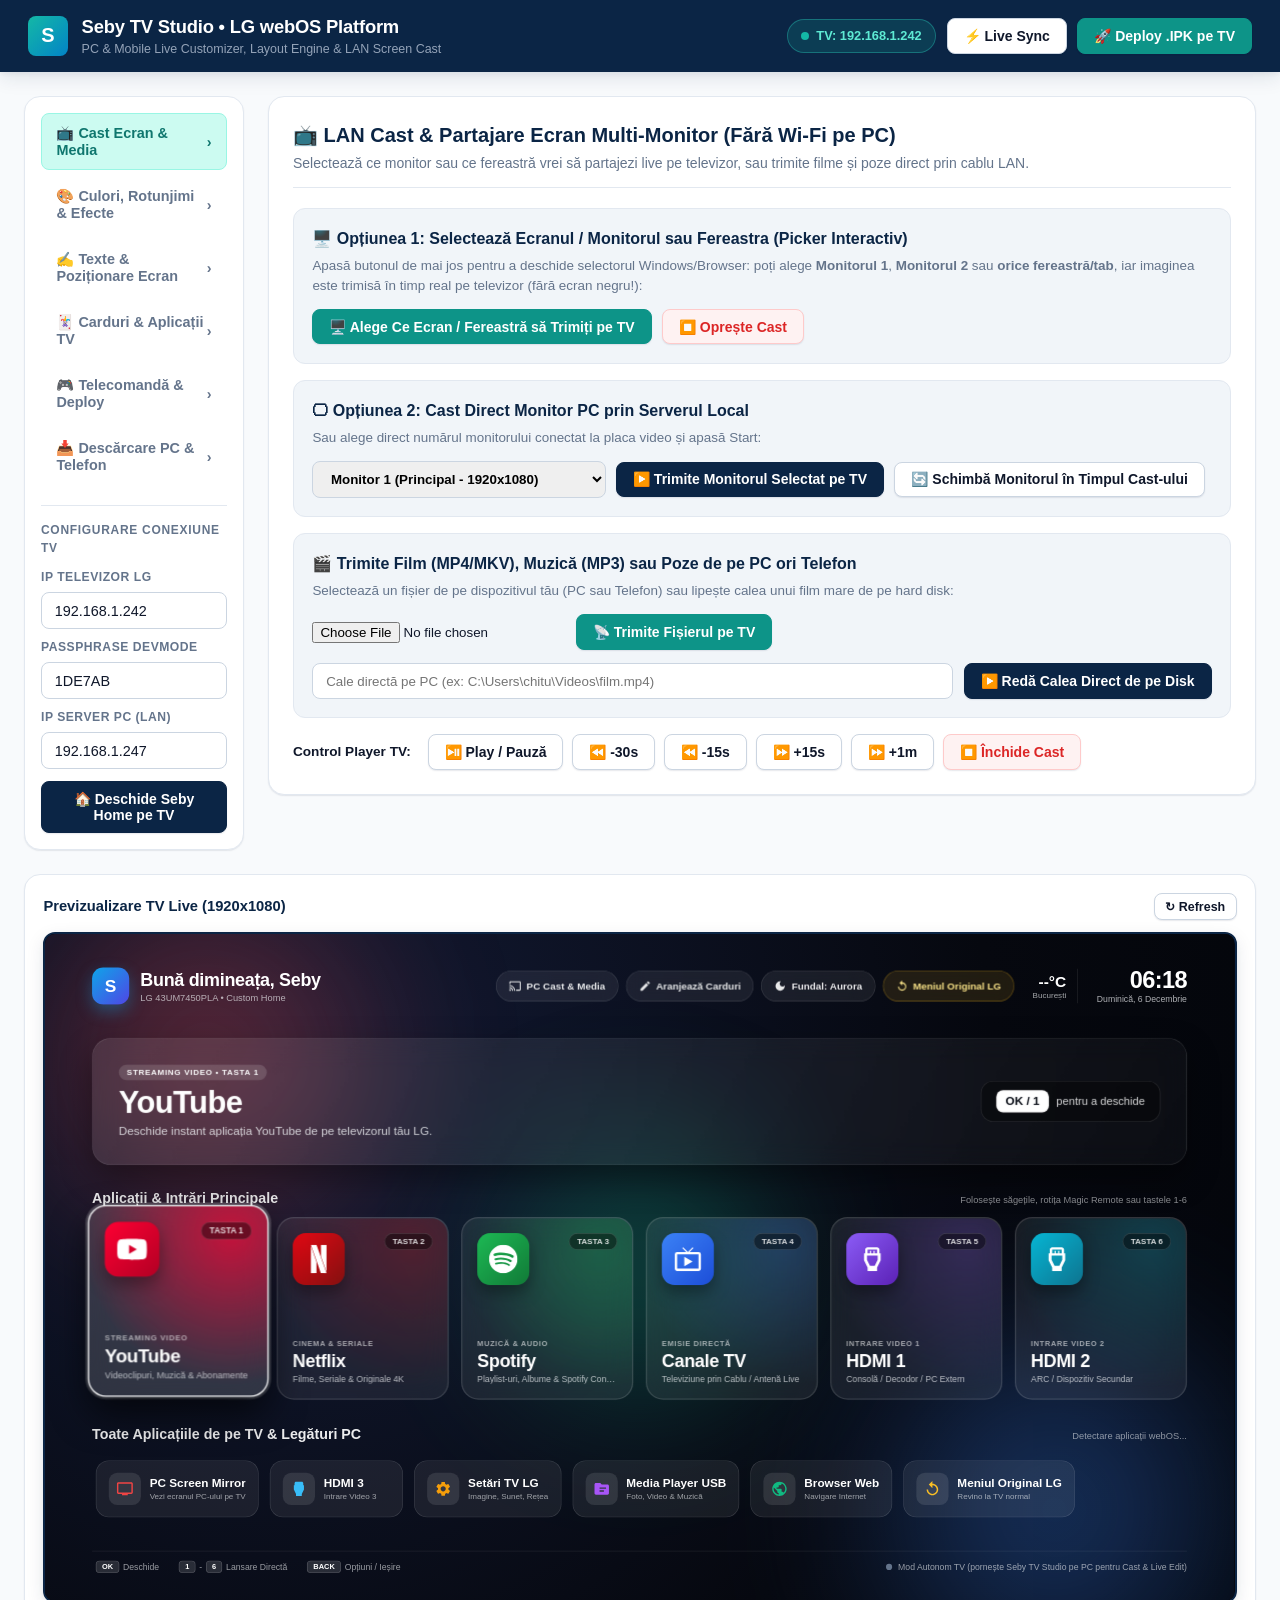
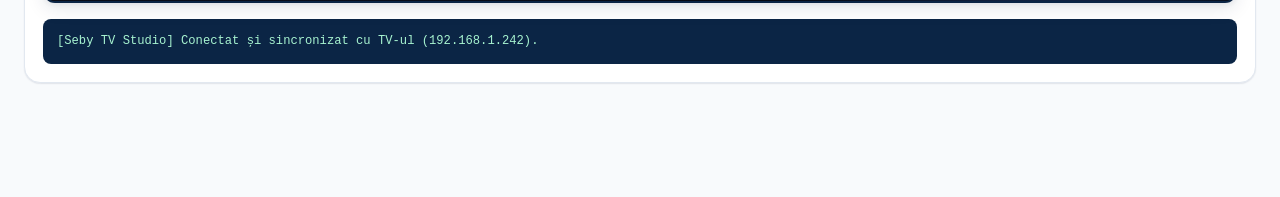
==== seby-tv-home/studio_ui.html @ 62aa870a "Seby TV Studio (PC & Phone PWA) + Full Layout/Style Engine + Multi-Monitor LAN Cast" ====
<!DOCTYPE html>
<html lang="ro">
<head>
  <meta charset="UTF-8" />
  <meta name="viewport" content="width=device-width, initial-scale=1.0, maximum-scale=1.0, user-scalable=no" />
  <meta name="theme-color" content="#0b2545" />
  <meta name="mobile-web-app-capable" content="yes" />
  <meta name="apple-mobile-web-app-capable" content="yes" />
  <meta name="apple-mobile-web-app-status-bar-style" content="black-translucent" />
  <meta name="apple-mobile-web-app-title" content="Seby TV Studio" />
  <link rel="manifest" href="manifest.webmanifest" />
  <link rel="icon" type="image/png" href="largeIcon.png" />
  <link rel="apple-touch-icon" href="largeIcon.png" />
  <title>Seby TV Studio &bull; Customizer, Layout Designer &amp; LAN Cast</title>
  <style>
    /* ======================================================================
       Minimalist Clean Design System (Inspired by ULBS Platform Architecture)
       Custom Emerald-Teal & Deep Navy Palette
       ====================================================================== */
    :root {
      --color-brand-navy: #0b2545;
      --color-brand-teal: #0d9488;
      --color-brand-teal-hover: #0f766e;
      --color-brand-soft: #ccfbf1;
      --color-accent-indigo: #4f46e5;
      --color-success: #16a34a;
      --color-warning: #d97706;
      --color-danger: #dc2626;
      --color-background: #f8fafc;
      --color-surface: #ffffff;
      --color-surface-muted: #f1f5f9;
      --color-border: #e2e8f0;
      --color-border-strong: #cbd5e1;
      --color-text-primary: #0f172a;
      --color-text-muted: #64748b;
      --radius-sm: 0.375rem;
      --radius-md: 0.5rem;
      --radius-lg: 0.75rem;
      --radius-xl: 1rem;
      --font-sans: "Aptos", "Segoe UI Variable", "Trebuchet MS", -apple-system, BlinkMacSystemFont, "Segoe UI", sans-serif;
      --elevation-1: 0 1px 2px rgba(11, 37, 69, 0.06), 0 1px 1px rgba(11, 37, 69, 0.04);
      --elevation-2: 0 6px 18px rgba(11, 37, 69, 0.10), 0 2px 6px rgba(11, 37, 69, 0.06);
      --elevation-3: 0 14px 30px rgba(11, 37, 69, 0.14), 0 4px 10px rgba(11, 37, 69, 0.08);
    }

    *, *::before, *::after { box-sizing: border-box; margin: 0; padding: 0; }
    body {
      background-color: var(--color-background);
      color: var(--color-text-primary);
      font-family: var(--font-sans);
      line-height: 1.45;
      min-height: 100vh;
      display: flex;
      flex-direction: column;
      padding-bottom: 70px;
    }

    /* Top Minimalist Header */
    .topbar {
      background: var(--color-brand-navy);
      color: #ffffff;
      padding: 0.85rem 1.75rem;
      display: flex;
      align-items: center;
      justify-content: space-between;
      flex-wrap: wrap;
      gap: 1rem;
      position: sticky;
      top: 0;
      z-index: 40;
      box-shadow: var(--elevation-2);
    }
    .brand-group { display: flex; align-items: center; gap: 0.85rem; }
    .brand-logo {
      width: 40px; height: 40px;
      border-radius: var(--radius-md);
      background: linear-gradient(135deg, #14b8a6, #0284c7);
      display: flex; align-items: center; justify-content: center;
      font-weight: 800; font-size: 1.25rem; color: #fff;
    }
    .brand-title { font-size: 1.15rem; font-weight: 700; letter-spacing: -0.2px; }
    .brand-sub { font-size: 0.78rem; color: #94a3b8; }

    .header-controls { display: flex; align-items: center; gap: 0.65rem; flex-wrap: wrap; }
    .status-badge {
      display: inline-flex; align-items: center; gap: 0.45rem;
      padding: 0.4rem 0.85rem;
      border-radius: 999px;
      background: rgba(20, 184, 166, 0.16);
      border: 1px solid rgba(45, 212, 191, 0.35);
      color: #5eead4;
      font-size: 0.8rem; font-weight: 600;
    }
    .status-dot { width: 8px; height: 8px; border-radius: 50%; background: #14b8a6; }

    /* Clean Buttons */
    .btn {
      display: inline-flex; align-items: center; justify-content: center; gap: 0.45rem;
      padding: 0.55rem 1rem;
      border-radius: var(--radius-md);
      border: 1px solid var(--color-border-strong);
      background: var(--color-surface);
      color: var(--color-text-primary);
      font-family: inherit;
      font-size: 0.875rem;
      font-weight: 600;
      cursor: pointer;
      text-decoration: none;
      transition: all 0.16s ease;
      box-shadow: var(--elevation-1);
    }
    .btn:hover { background: var(--color-surface-muted); border-color: #94a3b8; }
    .btn-primary {
      background: var(--color-brand-teal);
      border-color: var(--color-brand-teal);
      color: #ffffff;
    }
    .btn-primary:hover { background: var(--color-brand-teal-hover); border-color: var(--color-brand-teal-hover); }
    .btn-navy {
      background: var(--color-brand-navy);
      border-color: var(--color-brand-navy);
      color: #ffffff;
    }
    .btn-navy:hover { background: #133863; }
    .btn-danger {
      background: #fef2f2;
      border-color: #fecaca;
      color: var(--color-danger);
    }
    .btn-danger:hover { background: var(--color-danger); color: #ffffff; border-color: var(--color-danger); }

    /* Main 3-Column Layout */
    .main-grid {
      max-width: 1560px;
      width: 100%;
      margin: 0 auto;
      padding: 1.5rem;
      display: grid;
      grid-template-columns: 245px 1fr 430px;
      gap: 1.5rem;
      align-items: start;
    }
    @media (max-width: 1280px) {
      .main-grid { grid-template-columns: 220px 1fr; }
      .preview-sidebar { grid-column: 1 / -1; position: static !important; }
    }
    @media (max-width: 780px) {
      .main-grid { grid-template-columns: 1fr; padding: 1rem; }
      .sidebar-nav { display: none; }
    }

    /* Sidebar Navigation */
    .sidebar-card {
      background: var(--color-surface);
      border: 1px solid var(--color-border);
      border-radius: var(--radius-xl);
      padding: 1rem;
      box-shadow: var(--elevation-1);
      position: sticky;
      top: 78px;
    }
    .nav-list { display: flex; flex-direction: column; gap: 0.35rem; }
    .nav-item {
      width: 100%;
      text-align: left;
      padding: 0.7rem 0.9rem;
      border-radius: var(--radius-md);
      border: 1px solid transparent;
      background: transparent;
      color: var(--color-text-muted);
      font-family: inherit;
      font-size: 0.9rem;
      font-weight: 600;
      cursor: pointer;
      display: flex; align-items: center; justify-content: space-between;
      transition: all 0.15s ease;
    }
    .nav-item:hover { background: var(--color-surface-muted); color: var(--color-text-primary); }
    .nav-item.active {
      background: var(--color-brand-soft);
      color: #0f766e;
      border-color: #99f6e4;
      font-weight: 700;
    }

    .conn-box {
      margin-top: 1.25rem;
      padding-top: 1rem;
      border-top: 1px solid var(--color-border);
    }
    .conn-box h4 {
      font-size: 0.75rem;
      text-transform: uppercase;
      letter-spacing: 0.7px;
      color: var(--color-text-muted);
      margin-bottom: 0.75rem;
    }

    /* Surface Cards */
    .surface-card {
      background: var(--color-surface);
      border: 1px solid var(--color-border);
      border-radius: var(--radius-xl);
      padding: 1.5rem;
      margin-bottom: 1.25rem;
      box-shadow: var(--elevation-1);
    }
    .surface-header {
      display: flex;
      align-items: flex-start;
      justify-content: space-between;
      flex-wrap: wrap;
      gap: 0.75rem;
      margin-bottom: 1.25rem;
      padding-bottom: 0.85rem;
      border-bottom: 1px solid var(--color-border);
    }
    .surface-header h2 { font-size: 1.25rem; font-weight: 700; color: var(--color-brand-navy); }
    .surface-header p { font-size: 0.875rem; color: var(--color-text-muted); margin-top: 0.2rem; }

    /* Form Controls */
    .form-grid {
      display: grid;
      grid-template-columns: repeat(auto-fit, minmax(195px, 1fr));
      gap: 1rem;
      margin-bottom: 1rem;
    }
    .field { display: flex; flex-direction: column; gap: 0.35rem; }
    .field label {
      font-size: 0.76rem;
      font-weight: 700;
      color: var(--color-text-muted);
      text-transform: uppercase;
      letter-spacing: 0.5px;
      display: flex;
      justify-content: space-between;
    }
    .field input[type="text"],
    .field input[type="number"],
    .field select {
      padding: 0.6rem 0.8rem;
      border-radius: var(--radius-md);
      border: 1px solid var(--color-border-strong);
      background: var(--color-surface);
      color: var(--color-text-primary);
      font-family: inherit;
      font-size: 0.9rem;
      outline: none;
    }
    .field input:focus, .field select:focus {
      border-color: var(--color-brand-teal);
      box-shadow: 0 0 0 3px rgba(13, 148, 136, 0.14);
    }
    .field input[type="range"] {
      width: 100%;
      accent-color: var(--color-brand-teal);
      cursor: pointer;
    }
    .field input[type="color"] {
      width: 100%;
      height: 38px;
      padding: 2px;
      border-radius: var(--radius-md);
      border: 1px solid var(--color-border-strong);
      background: var(--color-surface);
      cursor: pointer;
    }

    /* Sub-cards inside surfaces */
    .sub-card {
      background: var(--color-surface-muted);
      border: 1px solid var(--color-border);
      border-radius: var(--radius-lg);
      padding: 1.15rem;
      margin-bottom: 1rem;
    }
    .sub-card h3 { font-size: 1rem; font-weight: 700; color: var(--color-brand-navy); margin-bottom: 0.35rem; }
    .sub-card p { font-size: 0.84rem; color: var(--color-text-muted); margin-bottom: 0.85rem; }

    /* Cards List Editor */
    .card-item-row {
      background: var(--color-surface-muted);
      border: 1px solid var(--color-border);
      border-radius: var(--radius-lg);
      padding: 1rem;
      margin-bottom: 0.85rem;
      display: grid;
      grid-template-columns: 42px 1fr auto;
      gap: 1rem;
      align-items: center;
    }
    @media (max-width: 640px) {
      .card-item-row { grid-template-columns: 1fr; }
    }
    .card-badge-num {
      width: 42px; height: 42px;
      border-radius: var(--radius-md);
      display: flex; align-items: center; justify-content: center;
      color: #fff; font-weight: 800; font-size: 1rem;
    }

    /* Live Preview Sticky Right Column */
    .preview-sidebar {
      position: sticky;
      top: 78px;
    }
    .preview-frame-container {
      width: 100%;
      aspect-ratio: 16 / 9;
      background: #06080f;
      border-radius: var(--radius-lg);
      overflow: hidden;
      border: 2px solid var(--color-brand-navy);
      position: relative;
      box-shadow: var(--elevation-2);
    }
    .preview-frame-container iframe {
      width: 1920px;
      height: 1080px;
      border: 0;
      transform-origin: 0 0;
    }
    .console-box {
      margin-top: 1rem;
      background: var(--color-brand-navy);
      color: #a7f3d0;
      border-radius: var(--radius-md);
      padding: 0.85rem;
      font-family: Consolas, monospace;
      font-size: 0.76rem;
      max-height: 190px;
      overflow-y: auto;
      white-space: pre-wrap;
    }

    /* Remote D-Pad */
    .remote-dpad {
      display: grid;
      grid-template-columns: repeat(3, 1fr);
      gap: 0.55rem;
      max-width: 280px;
      margin: 0 auto 1.25rem auto;
    }

    /* Mobile Bottom Dock (ULBS Mobile Style) */
    .mobile-dock {
      display: none;
      position: fixed;
      bottom: 0; left: 0; right: 0;
      height: 60px;
      background: var(--color-surface);
      border-top: 1px solid var(--color-border);
      box-shadow: 0 -4px 16px rgba(11, 37, 69, 0.08);
      z-index: 50;
      justify-content: space-around;
      align-items: center;
    }
    .mobile-dock button {
      background: none; border: none;
      color: var(--color-text-muted);
      font-size: 0.72rem; font-weight: 700;
      display: flex; flex-direction: column; align-items: center; gap: 2px;
      cursor: pointer;
    }
    .mobile-dock button.active { color: var(--color-brand-teal); }
    @media (max-width: 780px) {
      .mobile-dock { display: flex; }
    }

    .tab-pane { display: none; }
    .tab-pane.active { display: block; }
  </style>
</head>
<body>
  <!-- Top Header -->
  <header class="topbar">
    <div class="brand-group">
      <div class="brand-logo">S</div>
      <div>
        <div class="brand-title">Seby TV Studio &bull; LG webOS Platform</div>
        <div class="brand-sub">PC &amp; Mobile Live Customizer, Layout Engine &amp; LAN Screen Cast</div>
      </div>
    </div>

    <div class="header-controls">
      <div class="status-badge">
        <span class="status-dot"></span>
        <span id="headerTvIp">TV: 192.168.1.242</span>
      </div>
      <button class="btn" id="pwaInstallBtn" style="display:none;" onclick="installPwaApp()">📲 Instalează Aplicația (PC/Telefon)</button>
      <button class="btn" onclick="applyLiveSyncOnly()">⚡ Live Sync</button>
      <button class="btn btn-primary" onclick="deployPermanentIpk()">🚀 Deploy .IPK pe TV</button>
    </div>
  </header>

  <!-- Main Workspace -->
  <div class="main-grid">
    <!-- Left Sidebar -->
    <aside class="sidebar-nav">
      <div class="sidebar-card">
        <div class="nav-list">
          <button class="nav-item active" onclick="switchTab('pane-cast', this)">
            <span>📺 Cast Ecran &amp; Media</span>
            <span>&rsaquo;</span>
          </button>
          <button class="nav-item" onclick="switchTab('pane-style', this)">
            <span>🎨 Culori, Rotunjimi &amp; Efecte</span>
            <span>&rsaquo;</span>
          </button>
          <button class="nav-item" onclick="switchTab('pane-texts', this)">
            <span>✍️ Texte &amp; Poziționare Ecran</span>
            <span>&rsaquo;</span>
          </button>
          <button class="nav-item" onclick="switchTab('pane-cards', this)">
            <span>🃏 Carduri &amp; Aplicații TV</span>
            <span>&rsaquo;</span>
          </button>
          <button class="nav-item" onclick="switchTab('pane-remote', this)">
            <span>🎮 Telecomandă &amp; Deploy</span>
            <span>&rsaquo;</span>
          </button>
          <button class="nav-item" onclick="switchTab('pane-downloads', this)">
            <span>📥 Descărcare PC &amp; Telefon</span>
            <span>&rsaquo;</span>
          </button>
        </div>

        <div class="conn-box">
          <h4>Configurare Conexiune TV</h4>
          <div class="field" style="margin-bottom:0.6rem;">
            <label>IP Televizor LG</label>
            <input type="text" id="cfgTvIp" value="192.168.1.242" oninput="syncFormToConfig()" />
          </div>
          <div class="field" style="margin-bottom:0.6rem;">
            <label>Passphrase DevMode</label>
            <input type="text" id="cfgTvPass" value="1DE7AB" oninput="syncFormToConfig()" />
          </div>
          <div class="field" style="margin-bottom:0.75rem;">
            <label>IP Server PC (LAN)</label>
            <input type="text" id="cfgPcIp" value="192.168.1.247" oninput="syncFormToConfig()" />
          </div>
          <button class="btn btn-navy" style="width:100%;" onclick="openCustomHomeOnTv()">
            🏠 Deschide Seby Home pe TV
          </button>
        </div>
      </div>
    </aside>

    <!-- Center Panels -->
    <main>
      <!-- PANE 1: LAN CAST & MULTI-MONITOR SCREEN MIRROR -->
      <section class="tab-pane active" id="pane-cast">
        <div class="surface-card">
          <div class="surface-header">
            <div>
              <h2>📺 LAN Cast &amp; Partajare Ecran Multi-Monitor (Fără Wi-Fi pe PC)</h2>
              <p>Selectează ce monitor sau ce fereastră vrei să partajezi live pe televizor, sau trimite filme și poze direct prin cablu LAN.</p>
            </div>
          </div>

          <!-- 1. Select Screen / Window to Mirror (WebRTC getDisplayMedia -> Live TV) -->
          <div class="sub-card">
            <h3>🖥️ Opțiunea 1: Selectează Ecranul / Monitorul sau Fereastra (Picker Interactiv)</h3>
            <p>
              Apasă butonul de mai jos pentru a deschide selectorul Windows/Browser: poți alege <strong>Monitorul 1</strong>, <strong>Monitorul 2</strong> sau <strong>orice fereastră/tab</strong>, iar imaginea este trimisă în timp real pe televizor (fără ecran negru!):
            </p>
            <div style="display:flex; flex-wrap:wrap; gap:0.65rem; align-items:center;">
              <button class="btn btn-primary" onclick="startInteractiveScreenPickerCast()">
                🖥️ Alege Ce Ecran / Fereastră să Trimiți pe TV
              </button>
              <button class="btn btn-danger" onclick="stopAllCast()">⏹️ Oprește Cast</button>
              <span id="pickerCastStatus" style="font-size:0.82rem; font-weight:600; color:var(--color-brand-teal);"></span>
            </div>
          </div>

          <!-- 2. Direct Server Monitor Selection (Monitor 1 / Monitor 2 / All Screens) -->
          <div class="sub-card">
            <h3>🖵 Opțiunea 2: Cast Direct Monitor PC prin Serverul Local</h3>
            <p>Sau alege direct numărul monitorului conectat la placa video și apasă Start:</p>
            <div style="display:flex; flex-wrap:wrap; gap:0.65rem; align-items:center;">
              <select id="serverMonitorSelect" style="padding:0.55rem 0.85rem; border-radius:var(--radius-md); border:1px solid var(--color-border-strong); font-weight:600;">
                <option value="1">Monitor 1 (Principal - 1920x1080)</option>
                <option value="2">Monitor 2 (Secundar - 1920x1080)</option>
                <option value="0">Toate Monitoarele Extinse (3840x1080)</option>
              </select>
              <button class="btn btn-navy" onclick="startServerMonitorCast()">▶️ Trimite Monitorul Selectat pe TV</button>
              <button class="btn" onclick="switchActiveMonitorLive()">🔄 Schimbă Monitorul în Timpul Cast-ului</button>
            </div>
          </div>

          <!-- 3. Cast Video / Audio / Photo File from PC or Phone -->
          <div class="sub-card">
            <h3>🎬 Trimite Film (MP4/MKV), Muzică (MP3) sau Poze de pe PC ori Telefon</h3>
            <p>Selectează un fișier de pe dispozitivul tău (PC sau Telefon) sau lipește calea unui film mare de pe hard disk:</p>
            <div style="display:flex; flex-wrap:wrap; gap:0.65rem; align-items:center; margin-bottom:0.85rem;">
              <input type="file" id="castFileInput" accept="video/*,audio/*,image/*" />
              <button class="btn btn-primary" onclick="uploadAndCastFile()">📡 Trimite Fișierul pe TV</button>
            </div>
            <div style="display:flex; gap:0.65rem; flex-wrap:wrap;">
              <input type="text" id="directFilePathInput" placeholder="Cale directă pe PC (ex: C:\Users\chitu\Videos\film.mp4)" style="flex:1; min-width:220px; padding:0.55rem 0.8rem; border-radius:var(--radius-md); border:1px solid var(--color-border-strong);" />
              <button class="btn btn-navy" onclick="castDirectDiskPath()">▶️ Redă Calea Direct de pe Disk</button>
            </div>
          </div>

          <!-- Player Controls -->
          <div style="display:flex; flex-wrap:wrap; gap:0.55rem; align-items:center;">
            <strong style="font-size:0.85rem; margin-right:0.5rem;">Control Player TV:</strong>
            <button class="btn" onclick="sendCastControl('toggle_play')">⏯️ Play / Pauză</button>
            <button class="btn" onclick="sendCastControl('seek_rel', -30)">⏪ -30s</button>
            <button class="btn" onclick="sendCastControl('seek_rel', -15)">⏪ -15s</button>
            <button class="btn" onclick="sendCastControl('seek_rel', 15)">⏩ +15s</button>
            <button class="btn" onclick="sendCastControl('seek_rel', 60)">⏩ +1m</button>
            <button class="btn btn-danger" onclick="stopAllCast()">⏹️ Închide Cast</button>
          </div>
        </div>
      </section>

      <!-- PANE 2: COLORS, ROUNDNESS (RADII), EFFECTS & LAYOUT -->
      <section class="tab-pane" id="pane-style">
        <div class="surface-card">
          <div class="surface-header">
            <div>
              <h2>🎨 Stilizare Completă: Culori, Rotunjimi (Round-uri), Efecte &amp; Layout</h2>
              <p>Modifică orice parametru vizual. Fiecare slider actualizează instant interfața televizorului și previzualizarea din dreapta.</p>
            </div>
            <button class="btn" onclick="resetStyleDefaults()">↺ Resetează Stilul</button>
          </div>

          <!-- Theme & Background Colors -->
          <div class="sub-card">
            <h3>🌈 Temă &amp; Culori Lumini Ambientale</h3>
            <div class="form-grid">
              <div class="field">
                <label>Temă Predefinită</label>
                <select id="cfgTheme" onchange="syncFormToConfig()">
                  <option value="theme-aurora">Aurora Navy</option>
                  <option value="theme-oled">OLED Pure Black</option>
                  <option value="theme-sunset">Sunset Crimson</option>
                  <option value="theme-cyber">Cyber Teal</option>
                  <option value="theme-emerald">Emerald Forest</option>
                  <option value="theme-custom">Culori Custom (Mai jos)</option>
                </select>
              </div>
              <div class="field">
                <label>Fundal Principal</label>
                <input type="color" id="stBgPrimary" value="#06080f" oninput="syncFormToConfig()" />
              </div>
              <div class="field">
                <label>Fundal Secundar (Gradient)</label>
                <input type="color" id="stBgSecondary" value="#131b36" oninput="syncFormToConfig()" />
              </div>
              <div class="field">
                <label>Lumină Ambientală 1 (Stânga)</label>
                <input type="color" id="stOrb1" value="#ef4444" oninput="syncFormToConfig()" />
              </div>
              <div class="field">
                <label>Lumină Ambientală 2 (Dreapta)</label>
                <input type="color" id="stOrb2" value="#3b82f6" oninput="syncFormToConfig()" />
              </div>
              <div class="field">
                <label>Lumină Ambientală 3 (Centru)</label>
                <input type="color" id="stOrb3" value="#10b981" oninput="syncFormToConfig()" />
              </div>
            </div>
          </div>

          <!-- Roundness (Border Radius), Blur, Glass & Effects -->
          <div class="sub-card">
            <h3>✨ Rotunjimi (Round-uri la Carduri), Efect Sticlă (Blur) &amp; Animații</h3>
            <div class="form-grid">
              <div class="field">
                <label><span>Rotunjime Carduri (Radius)</span><span id="valCardRadius">28px</span></label>
                <input type="range" id="stCardRadius" min="0" max="60" step="1" value="28" oninput="syncFormToConfig()" />
              </div>
              <div class="field">
                <label><span>Rotunjime Banner Hero</span><span id="valHeroRadius">30px</span></label>
                <input type="range" id="stHeroRadius" min="0" max="60" step="1" value="30" oninput="syncFormToConfig()" />
              </div>
              <div class="field">
                <label><span>Înălțime Carduri</span><span id="valCardHeight">295px</span></label>
                <input type="range" id="stCardHeight" min="180" max="380" step="5" value="295" oninput="syncFormToConfig()" />
              </div>
              <div class="field">
                <label><span>Spațiu între Carduri (Gap)</span><span id="valCardGap">20px</span></label>
                <input type="range" id="stCardGap" min="6" max="48" step="2" value="20" oninput="syncFormToConfig()" />
              </div>
              <div class="field">
                <label><span>Efect Sticlă Mată (Blur)</span><span id="valCardBlur">22px</span></label>
                <input type="range" id="stCardBlur" min="0" max="50" step="1" value="22" oninput="syncFormToConfig()" />
              </div>
              <div class="field">
                <label><span>Opacitate Carduri</span><span id="valCardBgOp">7%</span></label>
                <input type="range" id="stCardBgOp" min="0.02" max="0.45" step="0.01" value="0.07" oninput="syncFormToConfig()" />
              </div>
              <div class="field">
                <label><span>Intensitate Lumini Ambientale</span><span id="valOrbOp">42%</span></label>
                <input type="range" id="stOrbOp" min="0" max="0.95" step="0.02" value="0.42" oninput="syncFormToConfig()" />
              </div>
              <div class="field">
                <label><span>Zoom Card Selectat (Hover)</span><span id="valHoverScale">1.05x</span></label>
                <input type="range" id="stHoverScale" min="1.0" max="1.15" step="0.01" value="1.05" oninput="syncFormToConfig()" />
              </div>
              <div class="field">
                <label><span>Mărime Generală Fonturi</span><span id="valFontScale">100%</span></label>
                <input type="range" id="stFontScale" min="0.75" max="1.30" step="0.05" value="1.0" oninput="syncFormToConfig()" />
              </div>
            </div>
          </div>

          <!-- Screen Positioning & Section Visibility -->
          <div class="sub-card">
            <h3>📐 Poziționare Layout pe Ecran &amp; Elemente Afișate</h3>
            <div class="form-grid">
              <div class="field">
                <label>Aliniere Verticală pe Ecran</label>
                <select id="stLayoutAlign" onchange="syncFormToConfig()">
                  <option value="space-between">Distribuit Uniform pe Ecran</option>
                  <option value="center">Centrat pe Mijlocul Ecranului</option>
                  <option value="flex-end">Grupat Jos (Stil Dock Minimalist)</option>
                  <option value="flex-start">Grupat Sus</option>
                </select>
              </div>
              <div class="field">
                <label><span>Margine Stânga/Dreapta (Padding X)</span><span id="valPadX">76px</span></label>
                <input type="range" id="stPadX" min="24" max="180" step="4" value="76" oninput="syncFormToConfig()" />
              </div>
              <div class="field">
                <label><span>Margine Sus/Jos (Padding Y)</span><span id="valPadY">42px</span></label>
                <input type="range" id="stPadY" min="16" max="120" step="4" value="42" oninput="syncFormToConfig()" />
              </div>
            </div>
            <div style="display:flex; flex-wrap:wrap; gap:1.25rem; margin-top:0.5rem;">
              <label style="display:flex; align-items:center; gap:6px; font-weight:600; font-size:0.88rem; cursor:pointer;">
                <input type="checkbox" id="chkShowHero" checked onchange="syncFormToConfig()" /> Afișează Bannerul Hero Central
              </label>
              <label style="display:flex; align-items:center; gap:6px; font-weight:600; font-size:0.88rem; cursor:pointer;">
                <input type="checkbox" id="chkShowDock" checked onchange="syncFormToConfig()" /> Afișează Dock-ul Secundar Jos
              </label>
              <label style="display:flex; align-items:center; gap:6px; font-weight:600; font-size:0.88rem; cursor:pointer;">
                <input type="checkbox" id="chkShowWeather" checked onchange="syncFormToConfig()" /> Afișează Vremea
              </label>
              <label style="display:flex; align-items:center; gap:6px; font-weight:600; font-size:0.88rem; cursor:pointer;">
                <input type="checkbox" id="chkShowClock" checked onchange="syncFormToConfig()" /> Afișează Ceasul
              </label>
            </div>
          </div>

          <!-- Custom Wallpaper -->
          <div class="sub-card" style="margin-bottom:0;">
            <h3>🖼️ Imagine de Fundal (Wallpaper Custom)</h3>
            <div style="display:flex; flex-wrap:wrap; gap:0.65rem; align-items:center;">
              <input type="file" id="wallpaperFileInput" accept="image/*" />
              <button class="btn btn-primary" onclick="uploadCustomWallpaper()">🖼️ Aplică Poza ca Wallpaper</button>
              <button class="btn btn-danger" onclick="clearCustomWallpaper()">✖ Folosește Gradient</button>
            </div>
          </div>
        </div>
      </section>

      <!-- PANE 3: TEXTS & FREE-FLOATING CUSTOM TEXT WIDGETS ON SCREEN -->
      <section class="tab-pane" id="pane-texts">
        <div class="surface-card">
          <div class="surface-header">
            <div>
              <h2>✍️ Texte Header &amp; Texte Custom Poziționabile oriunde pe Ecran</h2>
              <p>Modifică textele principale sau adaugă texte/etichete suplimentare cu coordonate X/Y exacte pe ecranul televizorului.</p>
            </div>
            <button class="btn btn-primary" onclick="addCustomFloatingText()">+ Adaugă Text Nou pe Ecran</button>
          </div>

          <div class="sub-card">
            <h3>👤 Texte Principale (Salut, Subtitlu, Oraș Vreme, Notiță Fixată)</h3>
            <div class="form-grid">
              <div class="field">
                <label>Numele Tău (Salut)</label>
                <input type="text" id="cfgProfileName" value="Seby" oninput="syncFormToConfig()" />
              </div>
              <div class="field">
                <label>Simbol / Literă Avatar</label>
                <input type="text" id="cfgAvatarLetter" value="S" maxlength="2" oninput="syncFormToConfig()" />
              </div>
              <div class="field">
                <label>Subtitlu Sub Salut</label>
                <input type="text" id="cfgSubtitleText" value="LG 43UM7450PLA • Custom Home" oninput="syncFormToConfig()" />
              </div>
              <div class="field">
                <label>Oraș Vreme</label>
                <input type="text" id="cfgWeatherCity" value="București" oninput="syncFormToConfig()" />
              </div>
              <div class="field" style="grid-column: 1 / -1;">
                <label>Notiță / Anunț Fixat în Bannerul Hero</label>
                <input type="text" id="cfgTickerNote" placeholder="Ex: Meci diseară la 21:45 / Wi-Fi Oaspeți: SebyHome" oninput="syncFormToConfig()" />
              </div>
            </div>
          </div>

          <h3 style="font-size:1rem; font-weight:700; color:var(--color-brand-navy); margin-bottom:0.75rem;">
            📌 Texte Suplimentare Poziționabile Liber pe Ecran (X% / Y%)
          </h3>
          <div id="customTextsContainer"></div>
        </div>
      </section>

      <!-- PANE 4: CARDS EDITOR -->
      <section class="tab-pane" id="pane-cards">
        <div class="surface-card">
          <div class="surface-header">
            <div>
              <h2>🃏 Editor Carduri &amp; Scurtături Aplicații TV</h2>
              <p>Configurează titlul, subtitlul, categoria, descrierea din banner, culoarea și aplicația lansată pentru fiecare card.</p>
            </div>
            <button class="btn btn-primary" onclick="addNewCard()">+ Adaugă Card</button>
          </div>

          <div id="cardsEditorList"></div>
        </div>
      </section>

      <!-- PANE 5: REMOTE CONTROL & DEPLOY -->
      <section class="tab-pane" id="pane-remote">
        <div class="surface-card">
          <div class="surface-header">
            <div>
              <h2>🎮 Telecomandă Virtuală, Notificări Live &amp; Revenire la Original</h2>
              <p>Controlează televizorul de pe PC sau telefon și instalează/dezinstalează cu 1 click.</p>
            </div>
          </div>

          <div class="remote-dpad">
            <div></div>
            <button class="btn btn-navy" style="padding:0.9rem;" onclick="sendRemoteKey('up')">&uarr; SUS</button>
            <div></div>
            <button class="btn btn-navy" style="padding:0.9rem;" onclick="sendRemoteKey('left')">&larr; STÂNGA</button>
            <button class="btn btn-primary" style="padding:0.9rem;" onclick="sendRemoteKey('ok')">OK</button>
            <button class="btn btn-navy" style="padding:0.9rem;" onclick="sendRemoteKey('right')">DREAPTA &rarr;</button>
            <div></div>
            <button class="btn btn-navy" style="padding:0.9rem;" onclick="sendRemoteKey('down')">&darr; JOS</button>
            <button class="btn" style="padding:0.9rem;" onclick="sendRemoteKey('back')">↩ BACK</button>
          </div>

          <div class="sub-card">
            <h3>🚀 Lansare Directă pe TV</h3>
            <div style="display:flex; flex-wrap:wrap; gap:0.5rem;">
              <button class="btn btn-primary" onclick="openCustomHomeOnTv()">🏠 Seby TV Home</button>
              <button class="btn" onclick="launchAppFromPc('youtube.leanback.v4', 'YouTube')">▶️ YouTube</button>
              <button class="btn" onclick="launchAppFromPc('netflix', 'Netflix')">🎬 Netflix</button>
              <button class="btn" onclick="launchAppFromPc('spotify-beehive', 'Spotify')">🎵 Spotify</button>
              <button class="btn" onclick="launchAppFromPc('com.webos.app.livetv', 'Canale TV')">📺 Canale TV</button>
              <button class="btn" onclick="launchAppFromPc('com.webos.app.hdmi1', 'HDMI 1')">🔌 HDMI 1</button>
              <button class="btn" onclick="launchAppFromPc('com.webos.app.hdmi2', 'HDMI 2')">🔌 HDMI 2</button>
              <button class="btn" onclick="launchAppFromPc('com.palm.app.settings', 'Setări LG')">⚙️ Setări LG</button>
            </div>
          </div>

          <div class="sub-card">
            <h3>💬 Trimite Notificare Instant pe Ecranul TV-ului</h3>
            <div style="display:flex; gap:0.65rem;">
              <input type="text" id="toastInputMsg" placeholder="Scrie un mesaj care va apărea pe televizor..." style="flex:1; padding:0.55rem 0.8rem; border-radius:var(--radius-md); border:1px solid var(--color-border-strong);" />
              <button class="btn btn-primary" onclick="sendToastToTv()">Trimite Mesaj</button>
            </div>
          </div>

          <div class="sub-card" style="margin-bottom:0;">
            <h3>⚙️ Instalare Permanentă (.IPK) &amp; Revenire la Meniul Original LG</h3>
            <div style="display:flex; flex-wrap:wrap; gap:0.75rem;">
              <button class="btn btn-primary" onclick="deployPermanentIpk()">🚀 Compilează &amp; Instalează (.IPK) pe TV</button>
              <button class="btn btn-danger" onclick="uninstallFromTv()">🗑️ Dezinstalează Seby Home (100% Original LG)</button>
            </div>
          </div>
        </div>
      </section>

      <!-- PANE 6: DOWNLOADS FOR PC & PHONE (SYNCED) -->
      <section class="tab-pane" id="pane-downloads">
        <div class="surface-card">
          <div class="surface-header">
            <div>
              <h2>📥 Descărcare &amp; Instalare pe Calculator și Telefon (Sincronizate)</h2>
              <p>Folosește aceeași aplicație atât pe PC cât și pe Telefon (Android / iOS). Orice modificare făcută pe telefon se vede instant pe PC și pe televizor!</p>
            </div>
          </div>

          <div class="sub-card">
            <h3>📱 1. Aplicația pentru Telefon (Android &amp; iPhone - PWA + Sincronizare Live)</h3>
            <p>
              Conectează telefonul la același Wi-Fi cu routerul tău și deschide în browserul telefonului adresa:
              <br/><strong style="font-size:1.05rem; color:var(--color-brand-teal);" id="phoneAccessUrl">http://192.168.1.247:8765</strong>
              <br/>Apoi apasă pe <strong>„📲 Instalează Aplicația”</strong> (sau <em>Add to Home Screen</em>). Aplicația de pe telefon este conectată la același nucleu ca cea de pe PC – orice update sau schimbare de culoare/card făcută pe telefon sau PC se sincronizează instant peste tot!
            </p>
          </div>

          <div class="sub-card">
            <h3>💻 2. Pachetul pentru Calculator (Windows) &amp; Pachetul TV (.IPK)</h3>
            <p>Descarcă direct pachetul `.ipk` actualizat sau scriptul de pornire rapidă pe PC:</p>
            <div style="display:flex; flex-wrap:wrap; gap:0.75rem;">
              <a class="btn btn-primary" href="com.seby.customhome_1.0.0_all.ipk" download>📦 Descarcă Pachetul TV (.IPK)</a>
              <a class="btn btn-navy" href="Porneste_Seby_TV_Studio.bat" download>💻 Descarcă Lansatorul PC (.BAT)</a>
              <a class="btn" href="user_config.json" download>📄 Exportă Configurația (.JSON)</a>
            </div>
          </div>
        </div>
      </section>
    </main>

    <!-- Right Column: Live 1920x1080 Scaled Preview -->
    <aside class="preview-sidebar">
      <div class="surface-card" style="padding:1.15rem;">
        <div style="display:flex; align-items:center; justify-content:space-between; margin-bottom:0.75rem;">
          <strong style="font-size:0.92rem; color:var(--color-brand-navy);">Previzualizare TV Live (1920x1080)</strong>
          <button class="btn" style="padding:0.3rem 0.65rem; font-size:0.78rem;" onclick="refreshPreviewIframe()">↻ Refresh</button>
        </div>

        <div class="preview-frame-container" id="previewWrap">
          <iframe id="tvPreviewFrame" src="/tv-app/index.html"></iframe>
        </div>

        <div class="console-box" id="studioConsole">[Seby TV Studio] Conectat și sincronizat cu TV-ul (192.168.1.242).</div>
      </div>
    </aside>
  </div>

  <!-- Mobile Bottom Navigation Bar -->
  <nav class="mobile-dock">
    <button class="active" onclick="switchTab('pane-cast', this)"><span>📺</span><span>Cast</span></button>
    <button onclick="switchTab('pane-style', this)"><span>🎨</span><span>Stil</span></button>
    <button onclick="switchTab('pane-texts', this)"><span>✍️</span><span>Texte</span></button>
    <button onclick="switchTab('pane-cards', this)"><span>🃏</span><span>Carduri</span></button>
    <button onclick="switchTab('pane-remote', this)"><span>🎮</span><span>Control</span></button>
  </nav>

  <!-- Hidden video & canvas used for WebRTC Interactive Screen/Window Picker Cast -->
  <video id="webrtcCaptureVideo" autoplay playsinline muted style="display:none;"></video>
  <canvas id="webrtcCaptureCanvas" width="1280" height="720" style="display:none;"></canvas>

  <script>
    var currentConfig = null;
    var deferredPwaPrompt = null;
    var webrtcStream = null;
    var webrtcPushTimer = null;

    // Register Service Worker for PC & Mobile PWA installation
    if ("serviceWorker" in navigator) {
      navigator.serviceWorker.register("sw.js").catch(function () {});
    }
    window.addEventListener("beforeinstallprompt", function (e) {
      e.preventDefault();
      deferredPwaPrompt = e;
      var btn = document.getElementById("pwaInstallBtn");
      if (btn) btn.style.display = "inline-flex";
    });
    function installPwaApp() {
      if (deferredPwaPrompt) {
        deferredPwaPrompt.prompt();
      }
    }

    function logMsg(msg) {
      var el = document.getElementById("studioConsole");
      if (!el) return;
      var t = new Date().toLocaleTimeString();
      el.textContent = "[" + t + "] " + msg + "\n" + el.textContent;
    }

    function scalePreviewIframe() {
      var wrap = document.getElementById("previewWrap");
      var iframe = document.getElementById("tvPreviewFrame");
      if (!wrap || !iframe) return;
      var scale = wrap.clientWidth / 1920;
      iframe.style.transform = "scale(" + scale + ")";
    }
    window.addEventListener("resize", scalePreviewIframe);

    function switchTab(paneId, btnEl) {
      document.querySelectorAll(".tab-pane").forEach(function (p) { p.classList.remove("active"); });
      document.querySelectorAll(".nav-item, .mobile-dock button").forEach(function (b) { b.classList.remove("active"); });
      var target = document.getElementById(paneId);
      if (target) target.classList.add("active");
      if (btnEl) btnEl.classList.add("active");
    }

    /* ----------------------------------------------------------------------
       Load & Sync Full Configuration (PC + Phone + TV)
       ---------------------------------------------------------------------- */
    function loadInitialConfig() {
      fetch("/api/config")
        .then(function (r) { return r.json(); })
        .then(function (cfg) {
          applyConfigToStudioForm(cfg);
          scalePreviewIframe();
        })
        .catch(function () {
          // Fallback for GitHub Pages static preview mode
          fetch("user_config.json")
            .then(function (r) { return r.json(); })
            .then(function (cfg) {
              applyConfigToStudioForm(cfg);
              var iframe = document.getElementById("tvPreviewFrame");
              if (iframe) iframe.src = "index.html";
              scalePreviewIframe();
            });
        });
    }

    function applyConfigToStudioForm(cfg) {
      currentConfig = cfg;
      currentConfig.style = currentConfig.style || {};
      currentConfig.custom_texts = currentConfig.custom_texts || [];

      document.getElementById("cfgTvIp").value = cfg.tv_ip || "192.168.1.242";
      document.getElementById("cfgTvPass").value = cfg.tv_passphrase || "1DE7AB";
      document.getElementById("cfgPcIp").value = cfg.pc_ip || "192.168.1.247";
      document.getElementById("headerTvIp").textContent = "TV: " + (cfg.tv_ip || "192.168.1.242");
      var pUrl = document.getElementById("phoneAccessUrl");
      if (pUrl) pUrl.textContent = "http://" + (cfg.pc_ip || "192.168.1.247") + ":" + (cfg.pc_port || 8765);

      document.getElementById("cfgProfileName").value = cfg.profile_name || "Seby";
      document.getElementById("cfgAvatarLetter").value = cfg.avatar_letter || "S";
      document.getElementById("cfgSubtitleText").value = cfg.subtitle_text || "";
      document.getElementById("cfgTheme").value = cfg.theme || "theme-aurora";
      document.getElementById("cfgWeatherCity").value = cfg.weather_city || "București";
      document.getElementById("cfgTickerNote").value = cfg.ticker_note || "";

      document.getElementById("chkShowHero").checked = cfg.show_hero !== false;
      document.getElementById("chkShowDock").checked = cfg.show_dock !== false;
      document.getElementById("chkShowWeather").checked = cfg.show_weather !== false;
      document.getElementById("chkShowClock").checked = cfg.show_clock !== false;

      var st = currentConfig.style;
      document.getElementById("stBgPrimary").value = st.bg_primary || "#06080f";
      document.getElementById("stBgSecondary").value = st.bg_secondary || "#131b36";
      document.getElementById("stOrb1").value = st.orb1_color || "#ef4444";
      document.getElementById("stOrb2").value = st.orb2_color || "#3b82f6";
      document.getElementById("stOrb3").value = st.orb3_color || "#10b981";
      document.getElementById("stCardRadius").value = st.card_radius !== undefined ? st.card_radius : 28;
      document.getElementById("stHeroRadius").value = st.hero_radius !== undefined ? st.hero_radius : 30;
      document.getElementById("stCardHeight").value = st.card_height !== undefined ? st.card_height : 295;
      document.getElementById("stCardGap").value = st.card_gap !== undefined ? st.card_gap : 20;
      document.getElementById("stCardBlur").value = st.card_blur !== undefined ? st.card_blur : 22;
      document.getElementById("stCardBgOp").value = st.card_bg_opacity !== undefined ? st.card_bg_opacity : 0.07;
      document.getElementById("stOrbOp").value = st.orb_opacity !== undefined ? st.orb_opacity : 0.42;
      document.getElementById("stHoverScale").value = st.hover_scale !== undefined ? st.hover_scale : 1.05;
      document.getElementById("stFontScale").value = st.font_scale !== undefined ? st.font_scale : 1.0;
      document.getElementById("stLayoutAlign").value = st.layout_align || "space-between";
      document.getElementById("stPadX").value = st.shell_pad_x !== undefined ? st.shell_pad_x : 76;
      document.getElementById("stPadY").value = st.shell_pad_y !== undefined ? st.shell_pad_y : 42;

      updateStyleValueLabels();
      renderCustomTextsEditor();
      renderCardsEditor();
    }

    function updateStyleValueLabels() {
      document.getElementById("valCardRadius").textContent = document.getElementById("stCardRadius").value + "px";
      document.getElementById("valHeroRadius").textContent = document.getElementById("stHeroRadius").value + "px";
      document.getElementById("valCardHeight").textContent = document.getElementById("stCardHeight").value + "px";
      document.getElementById("valCardGap").textContent = document.getElementById("stCardGap").value + "px";
      document.getElementById("valCardBlur").textContent = document.getElementById("stCardBlur").value + "px";
      document.getElementById("valCardBgOp").textContent = Math.round(parseFloat(document.getElementById("stCardBgOp").value) * 100) + "%";
      document.getElementById("valOrbOp").textContent = Math.round(parseFloat(document.getElementById("stOrbOp").value) * 100) + "%";
      document.getElementById("valHoverScale").textContent = document.getElementById("stHoverScale").value + "x";
      document.getElementById("valFontScale").textContent = Math.round(parseFloat(document.getElementById("stFontScale").value) * 100) + "%";
      document.getElementById("valPadX").textContent = document.getElementById("stPadX").value + "px";
      document.getElementById("valPadY").textContent = document.getElementById("stPadY").value + "px";
    }

    function syncFormToConfig() {
      if (!currentConfig) return;
      updateStyleValueLabels();

      currentConfig.tv_ip = document.getElementById("cfgTvIp").value.trim();
      currentConfig.tv_passphrase = document.getElementById("cfgTvPass").value.trim();
      currentConfig.pc_ip = document.getElementById("cfgPcIp").value.trim();
      currentConfig.profile_name = document.getElementById("cfgProfileName").value;
      currentConfig.avatar_letter = document.getElementById("cfgAvatarLetter").value;
      currentConfig.subtitle_text = document.getElementById("cfgSubtitleText").value;
      currentConfig.theme = document.getElementById("cfgTheme").value;
      currentConfig.weather_city = document.getElementById("cfgWeatherCity").value;
      currentConfig.ticker_note = document.getElementById("cfgTickerNote").value;

      currentConfig.show_hero = document.getElementById("chkShowHero").checked;
      currentConfig.show_dock = document.getElementById("chkShowDock").checked;
      currentConfig.show_weather = document.getElementById("chkShowWeather").checked;
      currentConfig.show_clock = document.getElementById("chkShowClock").checked;

      currentConfig.style = {
        bg_primary: document.getElementById("stBgPrimary").value,
        bg_secondary: document.getElementById("stBgSecondary").value,
        orb1_color: document.getElementById("stOrb1").value,
        orb2_color: document.getElementById("stOrb2").value,
        orb3_color: document.getElementById("stOrb3").value,
        card_radius: parseInt(document.getElementById("stCardRadius").value, 10),
        hero_radius: parseInt(document.getElementById("stHeroRadius").value, 10),
        card_height: parseInt(document.getElementById("stCardHeight").value, 10),
        card_gap: parseInt(document.getElementById("stCardGap").value, 10),
        card_blur: parseInt(document.getElementById("stCardBlur").value, 10),
        card_bg_opacity: parseFloat(document.getElementById("stCardBgOp").value),
        card_border_opacity: 0.14,
        orb_opacity: parseFloat(document.getElementById("stOrbOp").value),
        hover_scale: parseFloat(document.getElementById("stHoverScale").value),
        font_scale: parseFloat(document.getElementById("stFontScale").value),
        layout_align: document.getElementById("stLayoutAlign").value,
        shell_pad_x: parseInt(document.getElementById("stPadX").value, 10),
        shell_pad_y: parseInt(document.getElementById("stPadY").value, 10)
      };

      document.getElementById("headerTvIp").textContent = "TV: " + currentConfig.tv_ip;
      saveConfigLive();
    }

    function resetStyleDefaults() {
      currentConfig.style = {
        bg_primary: "#06080f", bg_secondary: "#131b36",
        orb1_color: "#ef4444", orb2_color: "#3b82f6", orb3_color: "#10b981",
        orb_opacity: 0.42, card_radius: 28, hero_radius: 30, card_height: 295,
        card_gap: 20, card_blur: 22, card_bg_opacity: 0.07, card_border_opacity: 0.14,
        hover_scale: 1.05, font_scale: 1.0, layout_align: "space-between",
        shell_pad_x: 76, shell_pad_y: 42
      };
      applyConfigToStudioForm(currentConfig);
      saveConfigLive();
    }

    /* ----------------------------------------------------------------------
       Custom Free-Floating Texts Editor (X% / Y% Screen Coordinates)
       ---------------------------------------------------------------------- */
    function renderCustomTextsEditor() {
      var container = document.getElementById("customTextsContainer");
      container.innerHTML = "";
      var list = currentConfig.custom_texts || [];

      if (!list.length) {
        container.innerHTML = '<div class="sub-card"><p style="margin:0;">Niciun text suplimentar adăugat încă. Apasă pe <strong>+ Adaugă Text Nou pe Ecran</strong> pentru a plasa un titlu, motto, parolă Wi-Fi sau mesaj oriunde pe ecran.</p></div>';
        return;
      }

      list.forEach(function (t, idx) {
        var box = document.createElement("div");
        box.className = "sub-card";
        box.innerHTML =
          '<div style="display:flex; justify-content:space-between; align-items:center; margin-bottom:0.65rem;">' +
            '<strong>Text #' + (idx + 1) + '</strong>' +
            '<button class="btn btn-danger" style="padding:0.25rem 0.6rem; font-size:0.78rem;" onclick="removeCustomText(' + idx + ')">✖ Șterge</button>' +
          '</div>' +
          '<div class="form-grid" style="margin-bottom:0;">' +
            '<div class="field"><label>Conținut Text</label><input type="text" value="' + (t.text || "") + '" oninput="updateCustomText(' + idx + ', \'text\', this.value)" /></div>' +
            '<div class="field"><label>Poziție Orizontală X (' + (t.x || 50) + '%)</label><input type="range" min="5" max="95" value="' + (t.x || 50) + '" oninput="updateCustomText(' + idx + ', \'x\', parseInt(this.value,10))" /></div>' +
            '<div class="field"><label>Poziție Verticală Y (' + (t.y || 12) + '%)</label><input type="range" min="4" max="95" value="' + (t.y || 12) + '" oninput="updateCustomText(' + idx + ', \'y\', parseInt(this.value,10))" /></div>' +
            '<div class="field"><label>Mărime Font (' + (t.size || 24) + 'px)</label><input type="range" min="14" max="72" value="' + (t.size || 24) + '" oninput="updateCustomText(' + idx + ', \'size\', parseInt(this.value,10))" /></div>' +
            '<div class="field"><label>Culoare Text</label><input type="color" value="' + (t.color || "#ffffff") + '" oninput="updateCustomText(' + idx + ', \'color\', this.value)" /></div>' +
          '</div>';
        container.appendChild(box);
      });
    }

    function addCustomFloatingText() {
      currentConfig.custom_texts = currentConfig.custom_texts || [];
      currentConfig.custom_texts.push({
        id: "txt_" + Date.now(),
        text: "Seby Smart Cinema 4K",
        x: 50,
        y: 12,
        size: 24,
        color: "#38bdf8",
        bg: "rgba(15, 23, 42, 0.78)"
      });
      renderCustomTextsEditor();
      saveConfigLive();
    }

    function updateCustomText(idx, field, val) {
      currentConfig.custom_texts[idx][field] = val;
      if (field === "x" || field === "y" || field === "size") {
        renderCustomTextsEditor();
      }
      saveConfigLive();
    }

    function removeCustomText(idx) {
      currentConfig.custom_texts.splice(idx, 1);
      renderCustomTextsEditor();
      saveConfigLive();
    }

    /* ----------------------------------------------------------------------
       Cards Editor
       ---------------------------------------------------------------------- */
    function renderCardsEditor() {
      var list = document.getElementById("cardsEditorList");
      list.innerHTML = "";
      var cards = currentConfig.cards || [];

      cards.forEach(function (c, idx) {
        var row = document.createElement("div");
        row.className = "card-item-row";
        row.innerHTML =
          '<div class="card-badge-num" style="background:' + (c.accentColor || "#0d9488") + '">' + (idx + 1) + '</div>' +
          '<div class="form-grid" style="margin-bottom:0;">' +
            '<div class="field"><label>Titlu Card</label><input type="text" value="' + (c.title || "") + '" oninput="updateCardField(' + idx + ', \'title\', this.value)" /></div>' +
            '<div class="field"><label>Subtitlu</label><input type="text" value="' + (c.subtitle || "") + '" oninput="updateCardField(' + idx + ', \'subtitle\', this.value)" /></div>' +
            '<div class="field"><label>Categorie</label><input type="text" value="' + (c.category || "") + '" oninput="updateCardField(' + idx + ', \'category\', this.value)" /></div>' +
            '<div class="field"><label>App ID webOS / URL</label><input type="text" value="' + (c.appId || "") + '" oninput="updateCardField(' + idx + ', \'appId\', this.value)" /></div>' +
            '<div class="field"><label>Culoare Card</label><input type="color" value="' + (c.accentColor || "#0d9488") + '" oninput="updateCardColor(' + idx + ', this.value)" /></div>' +
            '<div class="field"><label>Iconiță</label>' +
              '<select onchange="updateCardField(' + idx + ', \'iconType\', this.value)">' +
                ['youtube','netflix','spotify','livetv','hdmi','cast','movie','game','web','star'].map(function(ic) {
                  return '<option value="' + ic + '"' + (c.iconType === ic ? ' selected' : '') + '>' + ic.toUpperCase() + '</option>';
                }).join('') +
              '</select>' +
            '</div>' +
          '</div>' +
          '<div style="display:flex; flex-direction:column; gap:4px;">' +
            '<button class="btn" style="padding:4px 8px;" onclick="moveCard(' + idx + ', -1)">&uarr;</button>' +
            '<button class="btn" style="padding:4px 8px;" onclick="moveCard(' + idx + ', 1)">&darr;</button>' +
            '<button class="btn btn-danger" style="padding:4px 8px;" onclick="deleteCard(' + idx + ')">✖</button>' +
          '</div>';
        list.appendChild(row);
      });
    }

    function updateCardField(idx, field, val) {
      currentConfig.cards[idx][field] = val;
      saveConfigLive();
    }

    function updateCardColor(idx, hex) {
      currentConfig.cards[idx].accentColor = hex;
      currentConfig.cards[idx].iconBg = "linear-gradient(135deg, " + hex + " 0%, #0f172a 100%)";
      renderCardsEditor();
      saveConfigLive();
    }

    function moveCard(idx, dir) {
      var target = idx + dir;
      if (target < 0 || target >= currentConfig.cards.length) return;
      var tmp = currentConfig.cards[idx];
      currentConfig.cards[idx] = currentConfig.cards[target];
      currentConfig.cards[target] = tmp;
      renderCardsEditor();
      saveConfigLive();
    }

    function deleteCard(idx) {
      if (currentConfig.cards.length <= 1) return;
      currentConfig.cards.splice(idx, 1);
      renderCardsEditor();
      saveConfigLive();
    }

    function addNewCard() {
      currentConfig.cards.push({
        key: "custom_" + Date.now(),
        title: "Card Nou",
        subtitle: "Scurtătură Personalizată",
        category: "CUSTOM",
        heroDesc: "Deschide aplicația personalizată.",
        appId: "com.webos.app.browser",
        fallbackIds: ["com.webos.app.browser"],
        accentColor: "#0d9488",
        iconBg: "linear-gradient(135deg, #0d9488 0%, #115e59 100%)",
        iconType: "star"
      });
      renderCardsEditor();
      saveConfigLive();
    }

    var saveTimer = null;
    function saveConfigLive() {
      if (saveTimer) clearTimeout(saveTimer);
      saveTimer = setTimeout(function () {
        fetch("/api/config", {
          method: "POST",
          headers: { "Content-Type": "application/json" },
          body: JSON.stringify(currentConfig)
        }).then(function () {
          logMsg("Sincronizat live (PC + Telefon + TV).");
        }).catch(function () {});
      }, 180);
    }

    function applyLiveSyncOnly() {
      syncFormToConfig();
      logMsg("Live Sync trimis instant pe TV!");
    }

    function refreshPreviewIframe() {
      var iframe = document.getElementById("tvPreviewFrame");
      iframe.src = iframe.src.split("?")[0] + "?t=" + Date.now();
    }

    /* ----------------------------------------------------------------------
       Interactive Screen / Monitor / Window Picker Cast (No Black Screen!)
       Uses browser's native getDisplayMedia() so user picks exact screen/window
       and pushes JPEG frames to the server for the TV to display smoothly!
       ---------------------------------------------------------------------- */
    function startInteractiveScreenPickerCast() {
      if (!navigator.mediaDevices || !navigator.mediaDevices.getDisplayMedia) {
        alert("Browserul curent nu suportă selectorul de ecran sau folosește Opțiunea 2 (Server Monitor Cast).");
        return;
      }
      navigator.mediaDevices.getDisplayMedia({
        video: { width: { ideal: 1280 }, height: { ideal: 720 }, frameRate: { ideal: 12 } },
        audio: false
      }).then(function (stream) {
        if (webrtcStream) {
          webrtcStream.getTracks().forEach(function (t) { t.stop(); });
        }
        webrtcStream = stream;
        var video = document.getElementById("webrtcCaptureVideo");
        var canvas = document.getElementById("webrtcCaptureCanvas");
        var ctx = canvas.getContext("2d");
        video.srcObject = stream;
        video.play();

        document.getElementById("pickerCastStatus").textContent = "🟢 Partajare Ecran Activă pe TV!";
        logMsg("Partajare ecran pornită! Se transmite imaginea selectată către televizor...");

        openCustomHomeOnTv();
        setTimeout(function () {
          fetch("/api/tv/event", {
            method: "POST",
            headers: { "Content-Type": "application/json" },
            body: JSON.stringify({
              type: "cast_media",
              mediaType: "screen_mirror",
              monitorIndex: "browser",
              title: "Ecran Partajat Live de pe PC"
            })
          });
        }, 500);

        if (webrtcPushTimer) clearInterval(webrtcPushTimer);
        webrtcPushTimer = setInterval(function () {
          if (!webrtcStream || !webrtcStream.active) {
            clearInterval(webrtcPushTimer);
            document.getElementById("pickerCastStatus").textContent = "";
            return;
          }
          if (video.readyState >= 2) {
            canvas.width = 1280;
            canvas.height = 720;
            ctx.drawImage(video, 0, 0, 1280, 720);
            canvas.toBlob(function (blob) {
              if (blob) {
                fetch("/api/cast/push-frame", {
                  method: "POST",
                  headers: { "Content-Type": "image/jpeg" },
                  body: blob
                }).catch(function () {});
              }
            }, "image/jpeg", 0.72);
          }
        }, 120);

        stream.getVideoTracks()[0].addEventListener("ended", function () {
          stopAllCast();
        });
      }).catch(function (err) {
        logMsg("Selector ecran anulat: " + err.message);
      });
    }

    function startServerMonitorCast() {
      var mon = parseInt(document.getElementById("serverMonitorSelect").value, 10);
      logMsg("Pornire Cast pentru Monitorul " + mon + " pe TV...");
      openCustomHomeOnTv();
      setTimeout(function () {
        fetch("/api/tv/event", {
          method: "POST",
          headers: { "Content-Type": "application/json" },
          body: JSON.stringify({
            type: "cast_media",
            mediaType: "screen_mirror",
            monitorIndex: mon,
            title: "Desktop PC Live (Monitor " + mon + ")"
          })
        });
      }, 600);
    }

    function switchActiveMonitorLive() {
      var mon = parseInt(document.getElementById("serverMonitorSelect").value, 10);
      fetch("/api/tv/event", {
        method: "POST",
        headers: { "Content-Type": "application/json" },
        body: JSON.stringify({
          type: "cast_control",
          action: "switch_monitor",
          value: mon
        })
      });
      logMsg("Comutat live pe Monitorul " + mon + "!");
    }

    function stopAllCast() {
      if (webrtcPushTimer) {
        clearInterval(webrtcPushTimer);
        webrtcPushTimer = null;
      }
      if (webrtcStream) {
        webrtcStream.getTracks().forEach(function (t) { t.stop(); });
        webrtcStream = null;
      }
      var st = document.getElementById("pickerCastStatus");
      if (st) st.textContent = "";

      fetch("/api/tv/event", {
        method: "POST",
        headers: { "Content-Type": "application/json" },
        body: JSON.stringify({ type: "stop_cast" })
      });
      logMsg("Cast oprit pe TV.");
    }

    function uploadAndCastFile() {
      var inp = document.getElementById("castFileInput");
      if (!inp.files || !inp.files.length) {
        alert("Selectează un fișier video, audio sau o poză!");
        return;
      }
      var file = inp.files[0];
      logMsg("Se trimite pe TV: " + file.name + "...");
      var fd = new FormData();
      fd.append("file", file);
      fetch("/api/cast/upload", { method: "POST", body: fd })
        .then(function (r) { return r.json(); })
        .then(function (res) {
          logMsg(res.ok ? ("Redare Cast pornită: " + res.title) : ("Eroare: " + res.error));
        });
    }

    function castDirectDiskPath() {
      var pathVal = document.getElementById("directFilePathInput").value.trim();
      if (!pathVal) return;
      logMsg("Streaming direct de pe hard disk: " + pathVal);
      fetch("/api/cast/local-path", {
        method: "POST",
        headers: { "Content-Type": "application/json" },
        body: JSON.stringify({ path: pathVal })
      })
      .then(function (r) { return r.json(); })
      .then(function (res) { logMsg(res.message || res.error || "Trimis!"); });
    }

    function sendCastControl(action, value) {
      fetch("/api/tv/event", {
        method: "POST",
        headers: { "Content-Type": "application/json" },
        body: JSON.stringify({ type: "cast_control", action: action, value: value })
      });
    }

    function uploadCustomWallpaper() {
      var inp = document.getElementById("wallpaperFileInput");
      if (!inp.files || !inp.files.length) {
        alert("Selectează o imagine!");
        return;
      }
      var fd = new FormData();
      fd.append("file", inp.files[0]);
      fetch("/api/wallpaper/upload", { method: "POST", body: fd })
        .then(function (r) { return r.json(); })
        .then(function (res) {
          if (res.ok) {
            currentConfig.custom_wallpaper_url = res.url;
            saveConfigLive();
            logMsg("Wallpaper custom aplicat pe TV!");
          }
        });
    }

    function clearCustomWallpaper() {
      currentConfig.custom_wallpaper_url = "";
      saveConfigLive();
      logMsg("S-a revenit la fundalul cu lumini ambientale.");
    }

    function deployPermanentIpk() {
      syncFormToConfig();
      logMsg("Se compilează pachetul .IPK și se instalează pe TV (" + currentConfig.tv_ip + ")...");
      fetch("/api/tv/deploy", {
        method: "POST",
        headers: { "Content-Type": "application/json" },
        body: JSON.stringify({
          tv_ip: currentConfig.tv_ip,
          tv_passphrase: currentConfig.tv_passphrase
        })
      })
      .then(function (r) { return r.json(); })
      .then(function (res) {
        logMsg(res.output || "Deploy finalizat!");
        refreshPreviewIframe();
      });
    }

    function uninstallFromTv() {
      if (!confirm("Sigur vrei să dezinstalezi Seby TV Home și să revii 100% la meniul original LG?")) return;
      syncFormToConfig();
      fetch("/api/tv/uninstall", {
        method: "POST",
        headers: { "Content-Type": "application/json" },
        body: JSON.stringify({
          tv_ip: currentConfig.tv_ip,
          tv_passphrase: currentConfig.tv_passphrase
        })
      })
      .then(function (r) { return r.json(); })
      .then(function (res) { logMsg(res.output || "Dezinstalat complet!"); });
    }

    function openCustomHomeOnTv() {
      syncFormToConfig();
      fetch("/api/tv/ssh-launch", {
        method: "POST",
        headers: { "Content-Type": "application/json" },
        body: JSON.stringify({ appId: "com.seby.customhome" })
      })
      .then(function (r) { return r.json(); })
      .then(function (res) { logMsg(res.message || "Deschis pe TV!"); });
    }

    function launchAppFromPc(appId, title) {
      fetch("/api/tv/ssh-launch", {
        method: "POST",
        headers: { "Content-Type": "application/json" },
        body: JSON.stringify({ appId: appId, title: title })
      })
      .then(function (r) { return r.json(); })
      .then(function (res) { logMsg(res.message || "Comandă trimisă!"); });
    }

    function sendToastToTv() {
      var msg = document.getElementById("toastInputMsg").value.trim();
      if (!msg) return;
      fetch("/api/tv/event", {
        method: "POST",
        headers: { "Content-Type": "application/json" },
        body: JSON.stringify({ type: "toast", message: msg })
      }).then(function () { logMsg("Notificare trimisă pe TV: " + msg); });
    }

    function sendRemoteKey(keyName) {
      fetch("/api/tv/event", {
        method: "POST",
        headers: { "Content-Type": "application/json" },
        body: JSON.stringify({ type: "remote_key", key: keyName })
      });
    }

    window.addEventListener("DOMContentLoaded", loadInitialConfig);
  </script>
</body>
</html>
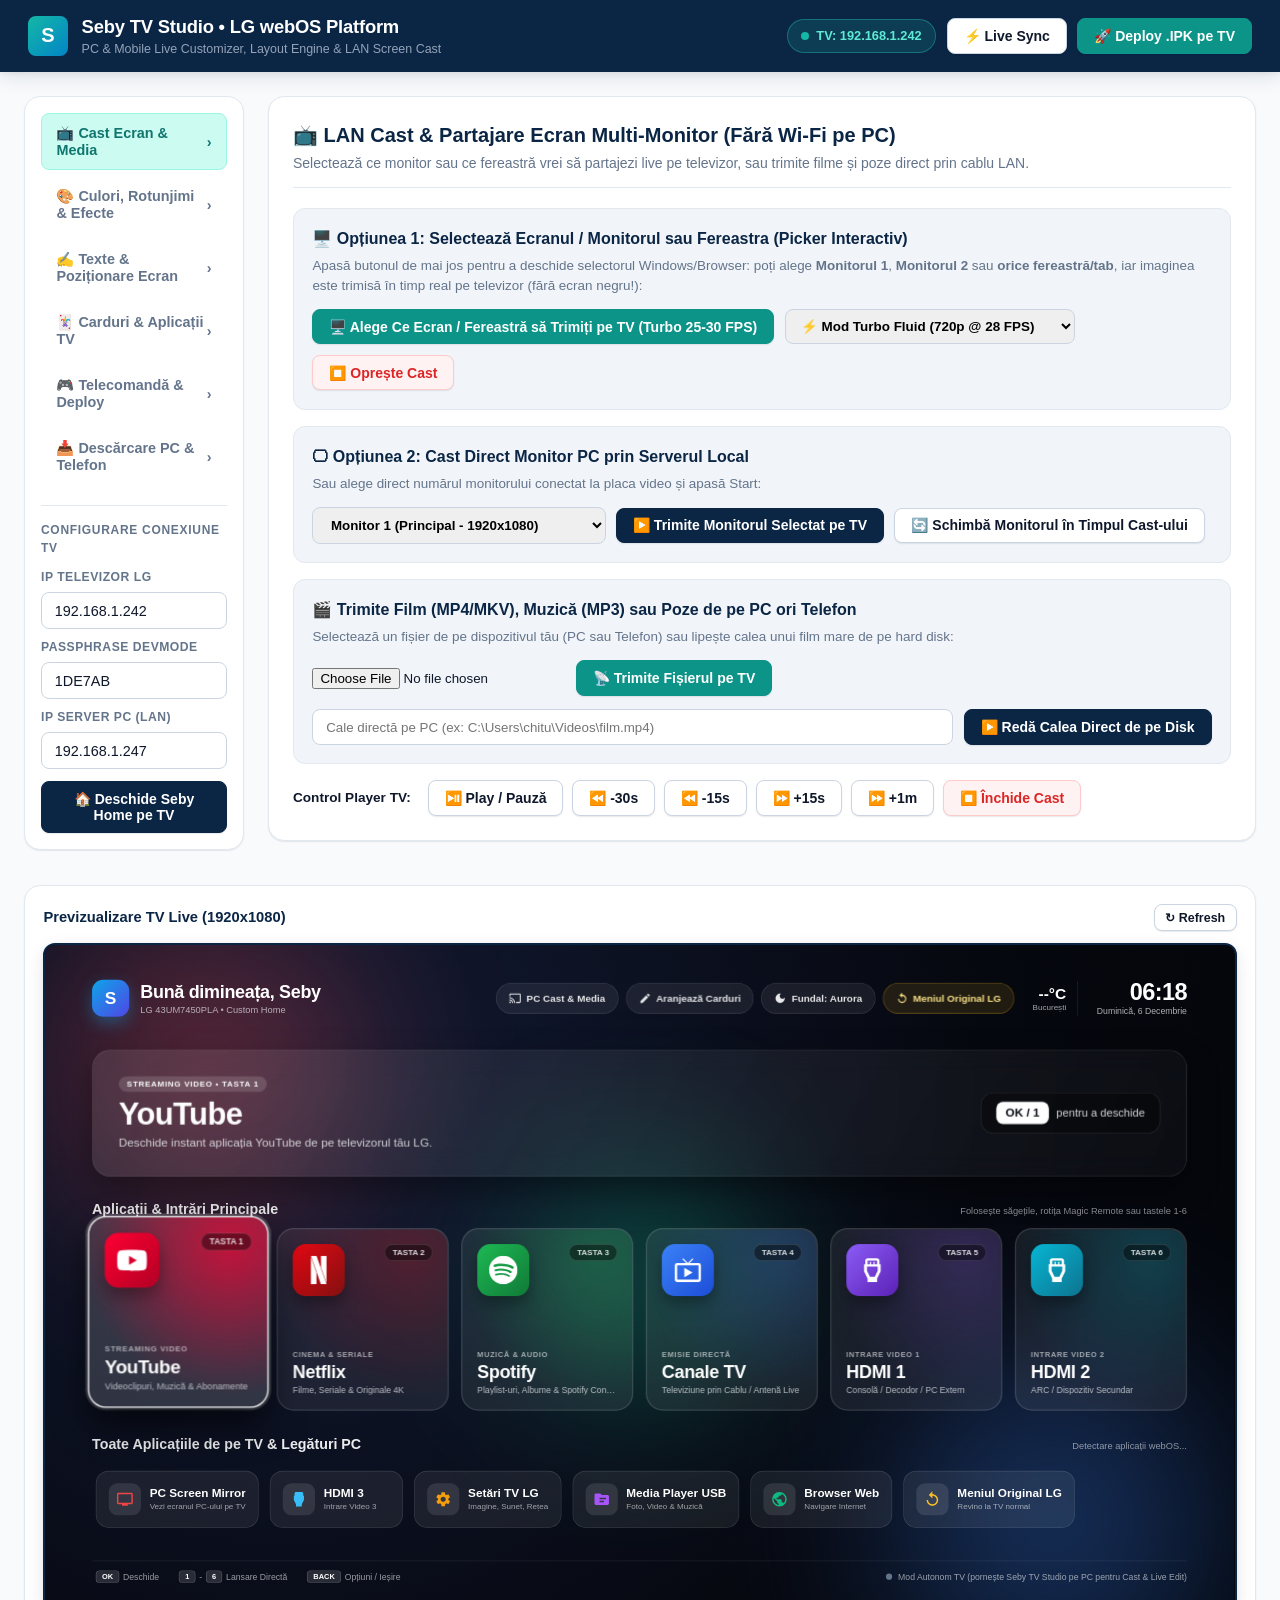
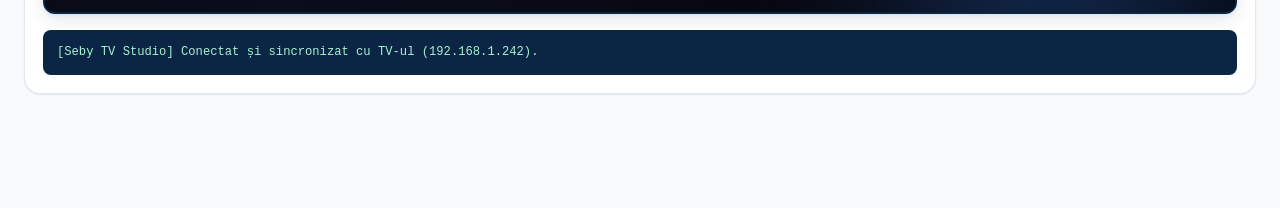
==== commit cf727a5e: "Add High-FPS Turbo WebSocket Screen Cast Relay (28 FPS)" ====
--- a/seby-tv-home/studio_ui.html
+++ b/seby-tv-home/studio_ui.html
@@ -466,8 +466,12 @@
             </p>
             <div style="display:flex; flex-wrap:wrap; gap:0.65rem; align-items:center;">
               <button class="btn btn-primary" onclick="startInteractiveScreenPickerCast()">
-                🖥️ Alege Ce Ecran / Fereastră să Trimiți pe TV
+                🖥️ Alege Ce Ecran / Fereastră să Trimiți pe TV (Turbo 25-30 FPS)
               </button>
+              <select id="castQualitySelect" style="padding:0.5rem 0.7rem; border-radius:var(--radius-md); border:1px solid var(--color-border-strong); font-weight:600; font-size:0.84rem;">
+                <option value="turbo" selected>⚡ Mod Turbo Fluid (720p @ 28 FPS)</option>
+                <option value="hd">🎬 Mod Claritate HD (1080p @ 18 FPS)</option>
+              </select>
               <button class="btn btn-danger" onclick="stopAllCast()">⏹️ Oprește Cast</button>
               <span id="pickerCastStatus" style="font-size:0.82rem; font-weight:600; color:var(--color-brand-teal);"></span>
             </div>
@@ -837,6 +841,8 @@
     var deferredPwaPrompt = null;
     var webrtcStream = null;
     var webrtcPushTimer = null;
+    var studioCastWs = null;
+    var wsBackpressureBusy = false;
 
     // Register Service Worker for PC & Mobile PWA installation
     if ("serviceWorker" in navigator) {
@@ -1188,17 +1194,24 @@
     }
 
     /* ----------------------------------------------------------------------
-       Interactive Screen / Monitor / Window Picker Cast (No Black Screen!)
-       Uses browser's native getDisplayMedia() so user picks exact screen/window
-       and pushes JPEG frames to the server for the TV to display smoothly!
+       Interactive Screen / Monitor / Window Picker Cast (Turbo WebSocket 25-30 FPS!)
+       Streams binary JPEG frames directly over persistent WebSocket (port 8766)
+       with backpressure control so it runs smoothly even when tab is in background!
        ---------------------------------------------------------------------- */
     function startInteractiveScreenPickerCast() {
       if (!navigator.mediaDevices || !navigator.mediaDevices.getDisplayMedia) {
         alert("Browserul curent nu suportă selectorul de ecran sau folosește Opțiunea 2 (Server Monitor Cast).");
         return;
       }
+      var qMode = document.getElementById("castQualitySelect") ? document.getElementById("castQualitySelect").value : "turbo";
+      var capW = qMode === "hd" ? 1600 : 1280;
+      var capH = qMode === "hd" ? 900 : 720;
+      var capFps = qMode === "hd" ? 20 : 28;
+      var jpgQual = qMode === "hd" ? 0.68 : 0.56;
+      var intervalMs = Math.round(1000 / capFps);
+
       navigator.mediaDevices.getDisplayMedia({
-        video: { width: { ideal: 1280 }, height: { ideal: 720 }, frameRate: { ideal: 12 } },
+        video: { width: { ideal: capW }, height: { ideal: capH }, frameRate: { ideal: capFps } },
         audio: false
       }).then(function (stream) {
         if (webrtcStream) {
@@ -1207,12 +1220,27 @@
         webrtcStream = stream;
         var video = document.getElementById("webrtcCaptureVideo");
         var canvas = document.getElementById("webrtcCaptureCanvas");
-        var ctx = canvas.getContext("2d");
+        canvas.width = capW;
+        canvas.height = capH;
+        var ctx = canvas.getContext("2d", { alpha: false });
         video.srcObject = stream;
         video.play();
 
-        document.getElementById("pickerCastStatus").textContent = "🟢 Partajare Ecran Activă pe TV!";
-        logMsg("Partajare ecran pornită! Se transmite imaginea selectată către televizor...");
+        // Open Persistent Turbo WebSocket to Server (port 8766)
+        if (studioCastWs) {
+          try { studioCastWs.close(); } catch (e) {}
+        }
+        var wsHost = window.location.hostname || "localhost";
+        var wsPort = 8766;
+        try {
+          studioCastWs = new WebSocket("ws://" + wsHost + ":" + wsPort);
+          studioCastWs.binaryType = "arraybuffer";
+        } catch (e) {
+          studioCastWs = null;
+        }
+
+        document.getElementById("pickerCastStatus").textContent = "🟢 Turbo Cast Activ (" + capFps + " FPS)!";
+        logMsg("Turbo WebSocket Cast pornit (" + capW + "x" + capH + " @ " + capFps + " FPS)!");
 
         openCustomHomeOnTv();
         setTimeout(function () {
@@ -1223,33 +1251,42 @@
               type: "cast_media",
               mediaType: "screen_mirror",
               monitorIndex: "browser",
-              title: "Ecran Partajat Live de pe PC"
+              title: "Ecran Partajat Live (Turbo Cast)"
             })
           });
-        }, 500);
+        }, 450);
 
         if (webrtcPushTimer) clearInterval(webrtcPushTimer);
+        wsBackpressureBusy = false;
+
         webrtcPushTimer = setInterval(function () {
           if (!webrtcStream || !webrtcStream.active) {
             clearInterval(webrtcPushTimer);
             document.getElementById("pickerCastStatus").textContent = "";
             return;
           }
-          if (video.readyState >= 2) {
-            canvas.width = 1280;
-            canvas.height = 720;
-            ctx.drawImage(video, 0, 0, 1280, 720);
+          if (video.readyState >= 2 && !wsBackpressureBusy) {
+            // Skip frame if socket buffer has > 250KB queued (prevents lag buildup)
+            if (studioCastWs && studioCastWs.readyState === 1 && studioCastWs.bufferedAmount > 256000) {
+              return;
+            }
+            wsBackpressureBusy = true;
+            ctx.drawImage(video, 0, 0, capW, capH);
             canvas.toBlob(function (blob) {
-              if (blob) {
+              wsBackpressureBusy = false;
+              if (!blob) return;
+              if (studioCastWs && studioCastWs.readyState === 1) {
+                studioCastWs.send(blob);
+              } else {
                 fetch("/api/cast/push-frame", {
                   method: "POST",
                   headers: { "Content-Type": "image/jpeg" },
                   body: blob
                 }).catch(function () {});
               }
-            }, "image/jpeg", 0.72);
+            }, "image/jpeg", jpgQual);
           }
-        }, 120);
+        }, intervalMs);
 
         stream.getVideoTracks()[0].addEventListener("ended", function () {
           stopAllCast();
@@ -1295,6 +1332,10 @@
       if (webrtcPushTimer) {
         clearInterval(webrtcPushTimer);
         webrtcPushTimer = null;
+      }
+      if (studioCastWs) {
+        try { studioCastWs.close(); } catch (e) {}
+        studioCastWs = null;
       }
       if (webrtcStream) {
         webrtcStream.getTracks().forEach(function (t) { t.stop(); });
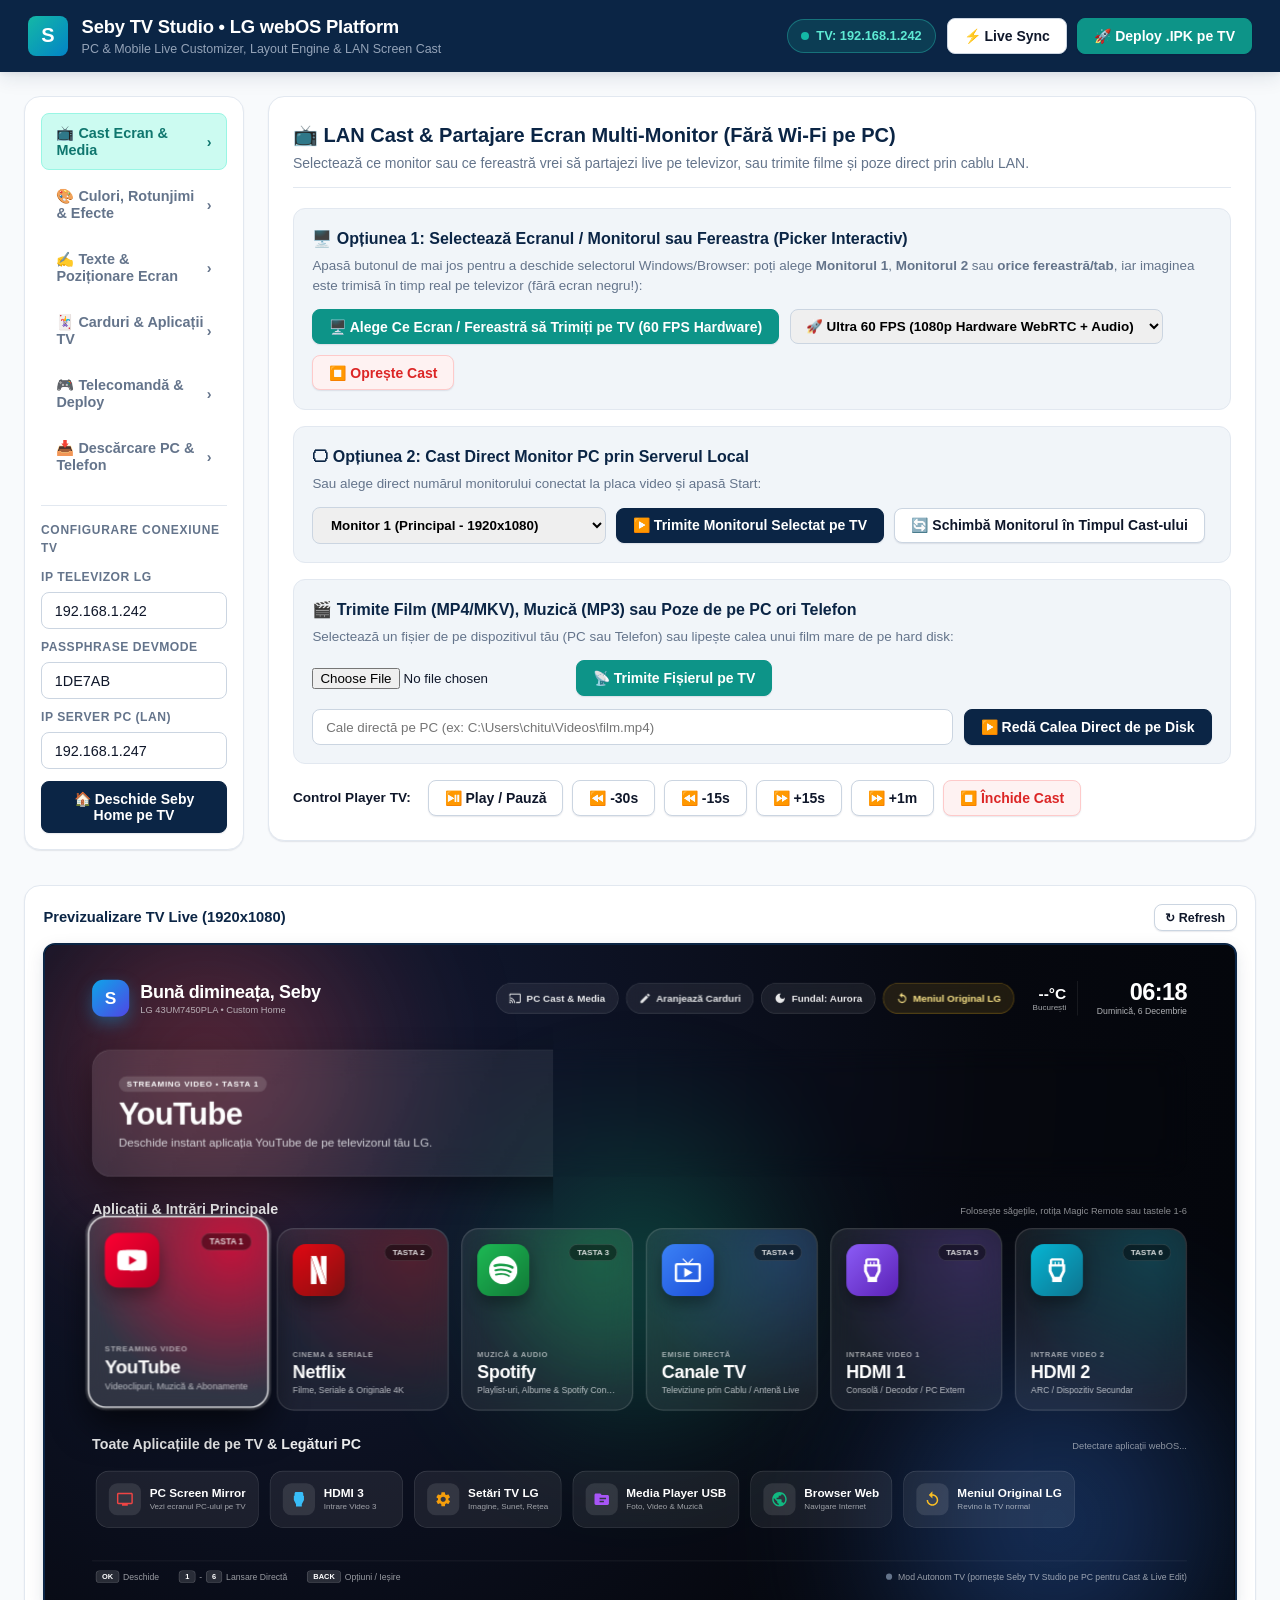
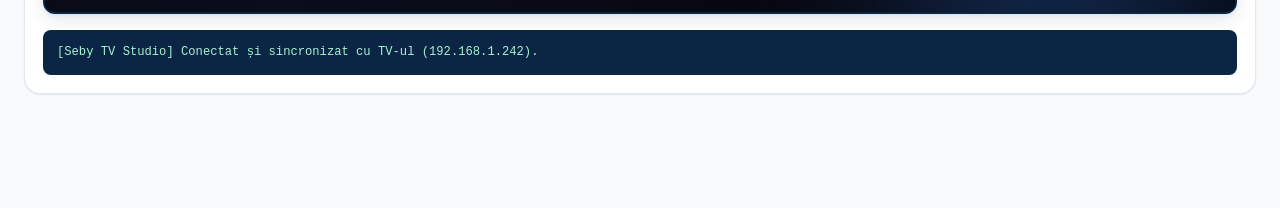
==== commit 32785d95: "Add 60 FPS Hardware WebRTC Direct Peer-to-Peer Screen Cast" ====
--- a/seby-tv-home/studio_ui.html
+++ b/seby-tv-home/studio_ui.html
@@ -466,11 +466,11 @@
             </p>
             <div style="display:flex; flex-wrap:wrap; gap:0.65rem; align-items:center;">
               <button class="btn btn-primary" onclick="startInteractiveScreenPickerCast()">
-                🖥️ Alege Ce Ecran / Fereastră să Trimiți pe TV (Turbo 25-30 FPS)
+                🖥️ Alege Ce Ecran / Fereastră să Trimiți pe TV (60 FPS Hardware)
               </button>
               <select id="castQualitySelect" style="padding:0.5rem 0.7rem; border-radius:var(--radius-md); border:1px solid var(--color-border-strong); font-weight:600; font-size:0.84rem;">
-                <option value="turbo" selected>⚡ Mod Turbo Fluid (720p @ 28 FPS)</option>
-                <option value="hd">🎬 Mod Claritate HD (1080p @ 18 FPS)</option>
+                <option value="ultra60" selected>🚀 Ultra 60 FPS (1080p Hardware WebRTC + Audio)</option>
+                <option value="turbo">⚡ Turbo 60 FPS (720p Ultra-Low Latency)</option>
               </select>
               <button class="btn btn-danger" onclick="stopAllCast()">⏹️ Oprește Cast</button>
               <span id="pickerCastStatus" style="font-size:0.82rem; font-weight:600; color:var(--color-brand-teal);"></span>
@@ -842,6 +842,8 @@
     var webrtcStream = null;
     var webrtcPushTimer = null;
     var studioCastWs = null;
+    var studioRtcPeer = null;
+    var studioWebRtcConnected = false;
     var wsBackpressureBusy = false;
 
     // Register Service Worker for PC & Mobile PWA installation
@@ -1194,53 +1196,119 @@
     }
 
     /* ----------------------------------------------------------------------
-       Interactive Screen / Monitor / Window Picker Cast (Turbo WebSocket 25-30 FPS!)
-       Streams binary JPEG frames directly over persistent WebSocket (port 8766)
-       with backpressure control so it runs smoothly even when tab is in background!
+       60 FPS Hardware WebRTC Direct Screen Cast + Turbo WebSocket Fallback
+       Uses GPU H.264 / VP8 hardware encoding directly from PC to LG TV <video>
+       at 60 FPS with system audio and zero background-tab throttling!
        ---------------------------------------------------------------------- */
+    function startWebRtcSenderOffer() {
+      if (!webrtcStream || !studioCastWs || studioCastWs.readyState !== 1) return;
+      if (studioRtcPeer) {
+        try { studioRtcPeer.close(); } catch (e) {}
+      }
+      studioWebRtcConnected = false;
+      studioRtcPeer = new RTCPeerConnection({ iceServers: [] });
+
+      webrtcStream.getTracks().forEach(function (track) {
+        studioRtcPeer.addTrack(track, webrtcStream);
+      });
+
+      studioRtcPeer.onicecandidate = function (ev) {
+        if (ev.candidate && studioCastWs && studioCastWs.readyState === 1) {
+          studioCastWs.send(JSON.stringify({
+            type: "webrtc_ice_sender",
+            candidate: ev.candidate
+          }));
+        }
+      };
+
+      studioRtcPeer.onconnectionstatechange = function () {
+        if (studioRtcPeer.connectionState === "connected") {
+          studioWebRtcConnected = true;
+          document.getElementById("pickerCastStatus").textContent = "🚀 60 FPS Hardware WebRTC Conectat Direct la TV!";
+          logMsg("Conexiune Directă 60 FPS Hardware WebRTC stabilită cu televizorul LG!");
+        }
+      };
+
+      studioRtcPeer.createOffer()
+        .then(function (offer) {
+          return studioRtcPeer.setLocalDescription(offer);
+        })
+        .then(function () {
+          if (studioCastWs && studioCastWs.readyState === 1) {
+            studioCastWs.send(JSON.stringify({
+              type: "webrtc_offer",
+              sdp: studioRtcPeer.localDescription
+            }));
+          }
+        })
+        .catch(function (e) {
+          logMsg("WebRTC Offer fallback: " + e.message);
+        });
+    }
+
     function startInteractiveScreenPickerCast() {
       if (!navigator.mediaDevices || !navigator.mediaDevices.getDisplayMedia) {
         alert("Browserul curent nu suportă selectorul de ecran sau folosește Opțiunea 2 (Server Monitor Cast).");
         return;
       }
-      var qMode = document.getElementById("castQualitySelect") ? document.getElementById("castQualitySelect").value : "turbo";
-      var capW = qMode === "hd" ? 1600 : 1280;
-      var capH = qMode === "hd" ? 900 : 720;
-      var capFps = qMode === "hd" ? 20 : 28;
-      var jpgQual = qMode === "hd" ? 0.68 : 0.56;
-      var intervalMs = Math.round(1000 / capFps);
+      var qMode = document.getElementById("castQualitySelect") ? document.getElementById("castQualitySelect").value : "ultra60";
+      var capW = qMode === "ultra60" ? 1920 : 1280;
+      var capH = qMode === "ultra60" ? 1080 : 720;
 
       navigator.mediaDevices.getDisplayMedia({
-        video: { width: { ideal: capW }, height: { ideal: capH }, frameRate: { ideal: capFps } },
-        audio: false
+        video: {
+          width: { ideal: capW, max: 1920 },
+          height: { ideal: capH, max: 1080 },
+          frameRate: { ideal: 60, max: 60 }
+        },
+        audio: true
       }).then(function (stream) {
         if (webrtcStream) {
           webrtcStream.getTracks().forEach(function (t) { t.stop(); });
         }
         webrtcStream = stream;
+        studioWebRtcConnected = false;
+
         var video = document.getElementById("webrtcCaptureVideo");
         var canvas = document.getElementById("webrtcCaptureCanvas");
-        canvas.width = capW;
-        canvas.height = capH;
+        canvas.width = 1280;
+        canvas.height = 720;
         var ctx = canvas.getContext("2d", { alpha: false });
         video.srcObject = stream;
         video.play();
 
-        // Open Persistent Turbo WebSocket to Server (port 8766)
         if (studioCastWs) {
           try { studioCastWs.close(); } catch (e) {}
         }
         var wsHost = window.location.hostname || "localhost";
-        var wsPort = 8766;
-        try {
-          studioCastWs = new WebSocket("ws://" + wsHost + ":" + wsPort);
-          studioCastWs.binaryType = "arraybuffer";
-        } catch (e) {
-          studioCastWs = null;
-        }
-
-        document.getElementById("pickerCastStatus").textContent = "🟢 Turbo Cast Activ (" + capFps + " FPS)!";
-        logMsg("Turbo WebSocket Cast pornit (" + capW + "x" + capH + " @ " + capFps + " FPS)!");
+        studioCastWs = new WebSocket("ws://" + wsHost + ":8766");
+        studioCastWs.binaryType = "arraybuffer";
+
+        studioCastWs.onopen = function () {
+          // Trigger WebRTC offer as soon as TV receiver is open
+          setTimeout(startWebRtcSenderOffer, 800);
+        };
+
+        studioCastWs.onmessage = function (evt) {
+          if (typeof evt.data !== "string") return;
+          try {
+            var sig = JSON.parse(evt.data);
+            if (sig.type === "webrtc_viewer_ready") {
+              startWebRtcSenderOffer();
+            } else if (sig.type === "webrtc_answer" && sig.sdp && studioRtcPeer) {
+              studioRtcPeer.setRemoteDescription(new RTCSessionDescription(sig.sdp)).then(function () {
+                studioWebRtcConnected = true;
+                document.getElementById("pickerCastStatus").textContent = "🚀 60 FPS Hardware WebRTC Activ pe TV!";
+                logMsg("TV-ul a confirmat stream-ul video 60 FPS Hardware WebRTC!");
+              }).catch(function () {});
+            } else if (sig.type === "webrtc_ice_viewer" && sig.candidate && studioRtcPeer) {
+              studioRtcPeer.addIceCandidate(new RTCIceCandidate(sig.candidate)).catch(function () {});
+            }
+          } catch (e) {}
+        };
+
+        document.getElementById("pickerCastStatus").textContent = "🟢 Inițializare Stream 60 FPS către TV...";
+        logMsg("Pornire Stream 60 FPS (" + capW + "x" + capH + " @ 60fps)...");
 
         openCustomHomeOnTv();
         setTimeout(function () {
@@ -1251,11 +1319,12 @@
               type: "cast_media",
               mediaType: "screen_mirror",
               monitorIndex: "browser",
-              title: "Ecran Partajat Live (Turbo Cast)"
+              title: "Ecran PC Live (60 FPS Hardware)"
             })
           });
-        }, 450);
-
+        }, 400);
+
+        // Fallback binary frame pump ONLY while WebRTC handshake is negotiating
         if (webrtcPushTimer) clearInterval(webrtcPushTimer);
         wsBackpressureBusy = false;
 
@@ -1265,28 +1334,24 @@
             document.getElementById("pickerCastStatus").textContent = "";
             return;
           }
+          // Once 60FPS WebRTC hardware video is connected, stop CPU canvas encoding completely!
+          if (studioWebRtcConnected) return;
+
           if (video.readyState >= 2 && !wsBackpressureBusy) {
-            // Skip frame if socket buffer has > 250KB queued (prevents lag buildup)
             if (studioCastWs && studioCastWs.readyState === 1 && studioCastWs.bufferedAmount > 256000) {
               return;
             }
             wsBackpressureBusy = true;
-            ctx.drawImage(video, 0, 0, capW, capH);
+            ctx.drawImage(video, 0, 0, 1280, 720);
             canvas.toBlob(function (blob) {
               wsBackpressureBusy = false;
-              if (!blob) return;
+              if (!blob || studioWebRtcConnected) return;
               if (studioCastWs && studioCastWs.readyState === 1) {
                 studioCastWs.send(blob);
-              } else {
-                fetch("/api/cast/push-frame", {
-                  method: "POST",
-                  headers: { "Content-Type": "image/jpeg" },
-                  body: blob
-                }).catch(function () {});
               }
-            }, "image/jpeg", jpgQual);
+            }, "image/jpeg", 0.56);
           }
-        }, intervalMs);
+        }, 35);
 
         stream.getVideoTracks()[0].addEventListener("ended", function () {
           stopAllCast();
@@ -1333,6 +1398,11 @@
         clearInterval(webrtcPushTimer);
         webrtcPushTimer = null;
       }
+      if (studioRtcPeer) {
+        try { studioRtcPeer.close(); } catch (e) {}
+        studioRtcPeer = null;
+      }
+      studioWebRtcConnected = false;
       if (studioCastWs) {
         try { studioCastWs.close(); } catch (e) {}
         studioCastWs = null;
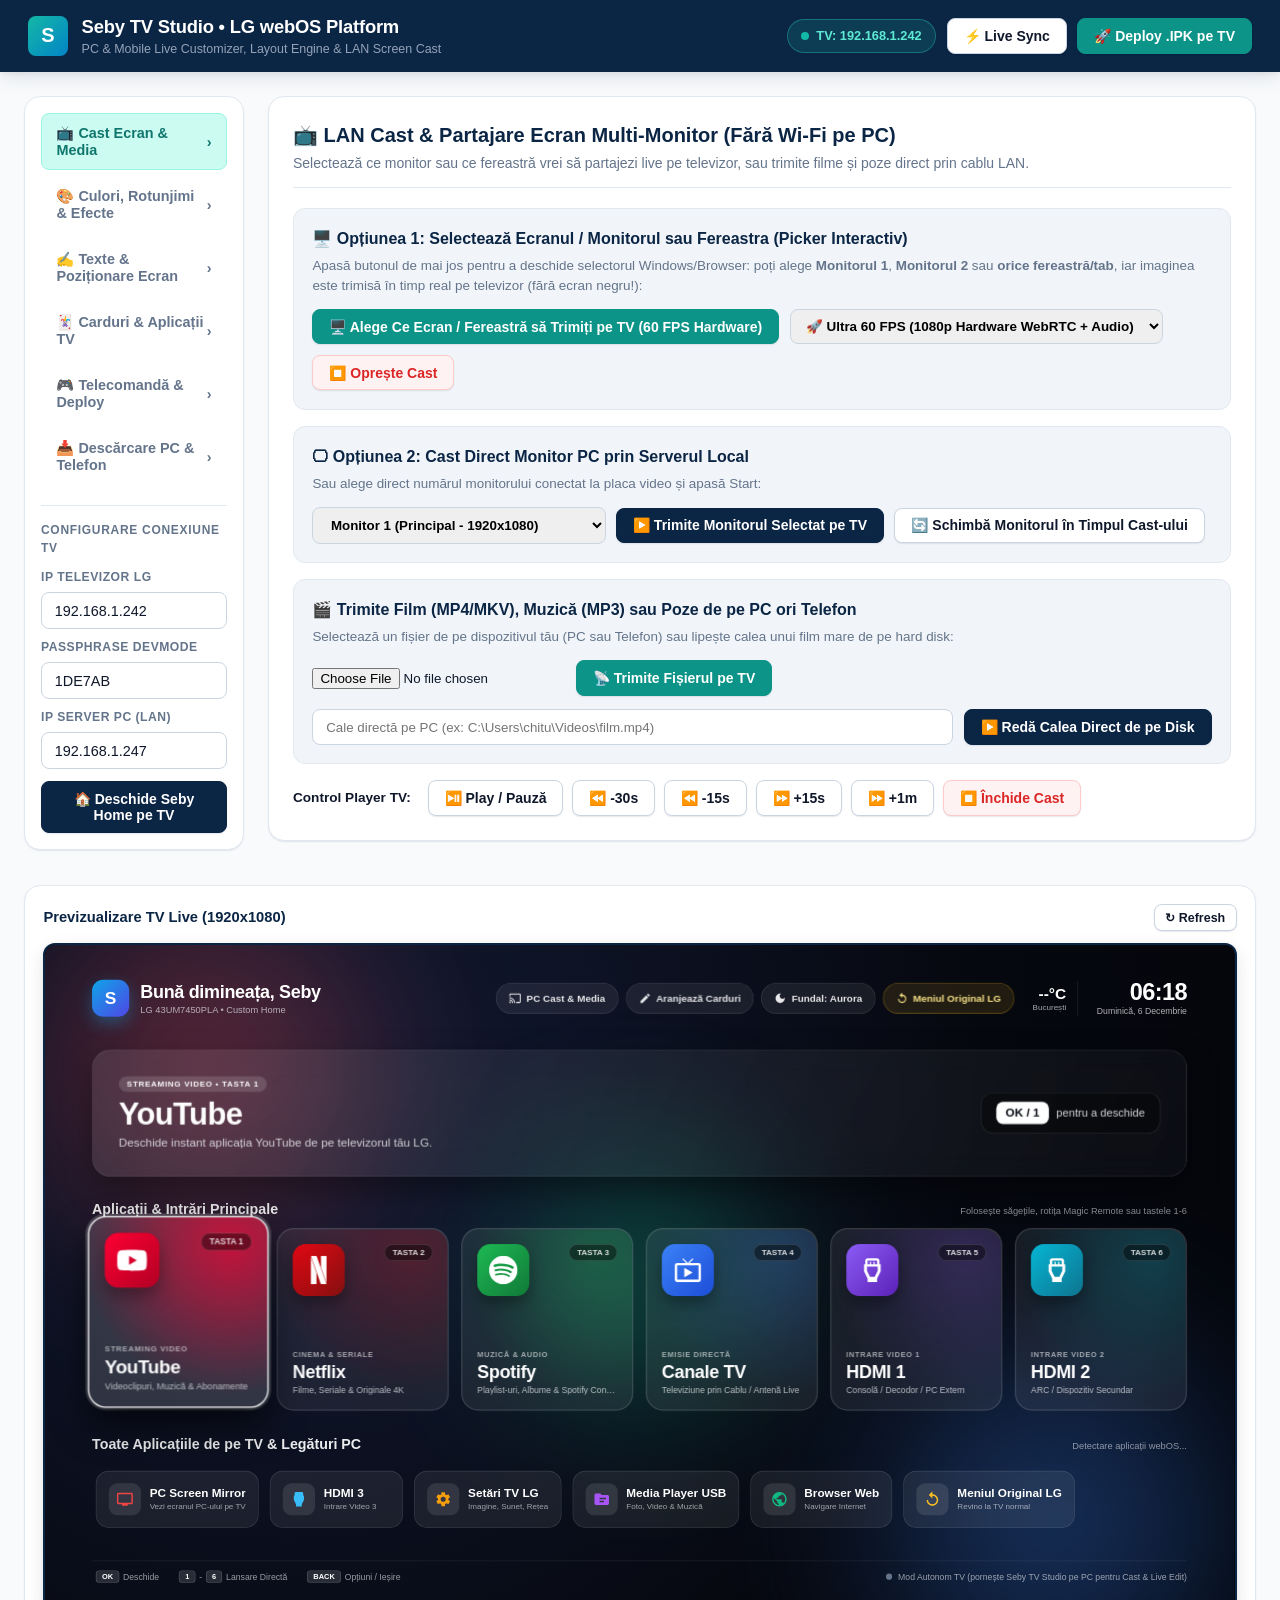
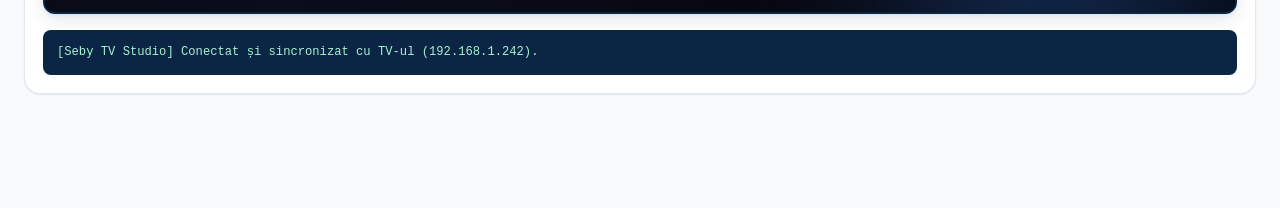
==== commit 44a071fc: "Add 1:1 Photorealistic LG Magic Remote AN-MR19BA interactive page" ====
--- a/seby-tv-home/studio_ui.html
+++ b/seby-tv-home/studio_ui.html
@@ -333,13 +333,254 @@
       white-space: pre-wrap;
     }
 
-    /* Remote D-Pad */
-    .remote-dpad {
+    /* Remote D-Pad & Photorealistic LG Magic Remote AN-MR19BA */
+    .lg-remote-wrapper {
+      display: flex;
+      justify-content: center;
+      padding: 1rem 0 1.5rem 0;
+    }
+    .lg-magic-remote {
+      width: 286px;
+      background: linear-gradient(180deg, #1b1e24 0%, #101216 45%, #0a0b0e 100%);
+      border-radius: 135px 135px 72px 72px / 95px 95px 150px 150px;
+      padding: 28px 26px 36px 26px;
+      box-shadow:
+        0 26px 55px rgba(11, 37, 69, 0.35),
+        inset 0 2px 4px rgba(255, 255, 255, 0.22),
+        inset 0 -8px 18px rgba(0, 0, 0, 0.85),
+        inset 4px 0 10px rgba(255, 255, 255, 0.06),
+        inset -4px 0 10px rgba(255, 255, 255, 0.06);
+      border: 2px solid #282c34;
+      color: #e2e8f0;
+      user-select: none;
+      position: relative;
+    }
+    .rm-row {
+      display: flex;
+      justify-content: space-between;
+      align-items: center;
+      margin-bottom: 12px;
+    }
+    .rm-btn {
+      background: linear-gradient(180deg, #2b303a 0%, #1b1e24 100%);
+      border: 1px solid #3c424f;
+      color: #f8fafc;
+      border-radius: 999px;
+      font-family: inherit;
+      font-weight: 700;
+      font-size: 14px;
+      cursor: pointer;
+      display: inline-flex;
+      align-items: center;
+      justify-content: center;
+      box-shadow: 0 3px 6px rgba(0,0,0,0.6), inset 0 1px 1px rgba(255,255,255,0.15);
+      transition: transform 0.1s ease, filter 0.12s ease;
+    }
+    .rm-btn:hover { filter: brightness(1.22); }
+    .rm-btn:active { transform: scale(0.93); filter: brightness(0.9); }
+
+    /* Power & STB Top Row */
+    .rm-power {
+      width: 46px; height: 46px;
+      background: radial-gradient(circle at 35% 30%, #ef4444, #b91c1c);
+      border-color: #f87171;
+      color: #fff;
+      font-size: 18px;
+      box-shadow: 0 4px 12px rgba(239, 68, 68, 0.45), inset 0 1px 2px rgba(255,255,255,0.35);
+    }
+    .rm-stb {
+      width: 44px; height: 34px;
+      font-size: 11px;
+    }
+
+    /* Numeric Keypad */
+    .rm-numpad {
       display: grid;
       grid-template-columns: repeat(3, 1fr);
-      gap: 0.55rem;
-      max-width: 280px;
-      margin: 0 auto 1.25rem auto;
+      gap: 9px 10px;
+      margin-bottom: 4px;
+    }
+    .rm-num {
+      height: 35px;
+      border-radius: 18px;
+      font-size: 16px;
+      font-weight: 700;
+    }
+    .rm-sub-labels {
+      display: flex;
+      justify-content: center;
+      gap: 18px;
+      font-size: 8.5px;
+      font-weight: 800;
+      letter-spacing: 0.4px;
+      color: #94a3b8;
+      margin-bottom: 10px;
+      text-transform: uppercase;
+    }
+
+    /* Volume / Mute / Voice / Channel Rocker Section */
+    .rm-mid-grid {
+      display: grid;
+      grid-template-columns: 1fr 1fr 1fr;
+      gap: 10px;
+      align-items: center;
+      margin-bottom: 12px;
+    }
+    .rm-rocker {
+      background: linear-gradient(180deg, #252932 0%, #171a20 100%);
+      border: 1px solid #383e4c;
+      border-radius: 26px;
+      padding: 4px;
+      display: flex;
+      flex-direction: column;
+      align-items: center;
+      justify-content: space-between;
+      height: 116px;
+      box-shadow: inset 0 1px 2px rgba(255,255,255,0.1), 0 4px 8px rgba(0,0,0,0.5);
+    }
+    .rm-rocker-btn {
+      width: 100%;
+      height: 38px;
+      background: transparent;
+      border: none;
+      color: #f8fafc;
+      font-size: 20px;
+      font-weight: 800;
+      cursor: pointer;
+      border-radius: 20px;
+      display: flex; align-items: center; justify-content: center;
+    }
+    .rm-rocker-btn:hover { background: rgba(255,255,255,0.08); }
+    .rm-rocker-btn:active { background: rgba(255,255,255,0.16); }
+    .rm-rocker-label {
+      font-size: 11px;
+      font-weight: 700;
+      color: #cbd5e1;
+      pointer-events: none;
+    }
+    .rm-center-col {
+      display: flex;
+      flex-direction: column;
+      align-items: center;
+      gap: 12px;
+    }
+    .rm-circle-btn {
+      width: 44px; height: 44px;
+      border-radius: 50%;
+    }
+
+    /* D-Pad Ring + Scroll Wheel OK */
+    .rm-dpad-outer {
+      width: 168px;
+      height: 168px;
+      margin: 6px auto 14px auto;
+      border-radius: 50%;
+      background: radial-gradient(circle at 50% 35%, #2a2f3a 0%, #14171d 75%, #0c0e12 100%);
+      border: 2px solid #383f4d;
+      box-shadow: 0 10px 24px rgba(0,0,0,0.75), inset 0 2px 4px rgba(255,255,255,0.15);
+      position: relative;
+      display: flex;
+      align-items: center;
+      justify-content: center;
+    }
+    .rm-dpad-dir {
+      position: absolute;
+      background: transparent;
+      border: none;
+      color: #cbd5e1;
+      font-size: 16px;
+      cursor: pointer;
+      width: 48px;
+      height: 48px;
+      display: flex;
+      align-items: center;
+      justify-content: center;
+      border-radius: 50%;
+      transition: background 0.12s ease, color 0.12s ease;
+    }
+    .rm-dpad-dir:hover { background: rgba(255,255,255,0.1); color: #fff; }
+    .rm-dpad-dir:active { background: rgba(20, 184, 166, 0.35); }
+    .rm-up { top: 4px; left: 50%; transform: translateX(-50%); }
+    .rm-down { bottom: 4px; left: 50%; transform: translateX(-50%); }
+    .rm-left { left: 4px; top: 50%; transform: translateY(-50%); }
+    .rm-right { right: 4px; top: 50%; transform: translateY(-50%); }
+
+    .rm-wheel-ok {
+      width: 66px;
+      height: 66px;
+      border-radius: 50%;
+      background: radial-gradient(circle, #1f242d 0%, #0e1015 100%);
+      border: 2px solid #475569;
+      display: flex;
+      align-items: center;
+      justify-content: center;
+      cursor: pointer;
+      box-shadow: inset 0 2px 5px rgba(0,0,0,0.8);
+    }
+    .rm-wheel-roller {
+      width: 22px;
+      height: 38px;
+      border-radius: 8px;
+      background: repeating-linear-gradient(
+        0deg,
+        #1e293b 0px,
+        #1e293b 3px,
+        #475569 3px,
+        #475569 5px
+      );
+      border: 1px solid #64748b;
+      box-shadow: 0 2px 6px rgba(0,0,0,0.8);
+    }
+    .rm-wheel-ok:hover .rm-wheel-roller { border-color: #38bdf8; }
+
+    /* Brand Shortcut Buttons (Netflix / Prime) */
+    .rm-brand-pill {
+      height: 32px;
+      padding: 0 12px;
+      border-radius: 16px;
+      background: #f8fafc;
+      color: #0f172a;
+      font-weight: 900;
+      font-size: 11px;
+      letter-spacing: -0.3px;
+      border: 1px solid #cbd5e1;
+    }
+    .rm-netflix { color: #dc2626; }
+    .rm-prime { color: #0284c7; }
+
+    /* 4 Color Dots Row */
+    .rm-colors-row {
+      display: grid;
+      grid-template-columns: repeat(4, 1fr);
+      gap: 8px;
+      margin: 12px 0;
+    }
+    .rm-color-btn {
+      height: 24px;
+      border-radius: 12px;
+      border: 1px solid rgba(255,255,255,0.25);
+      cursor: pointer;
+      box-shadow: 0 2px 5px rgba(0,0,0,0.5);
+    }
+    .rm-c-red { background: linear-gradient(180deg, #ef4444, #b91c1c); }
+    .rm-c-green { background: linear-gradient(180deg, #22c55e, #15803d); }
+    .rm-c-yellow { background: linear-gradient(180deg, #eab308, #a16207); }
+    .rm-c-blue { background: linear-gradient(180deg, #3b82f6, #1d4ed8); }
+
+    /* Bottom Play / Pause Row & LG Logo */
+    .rm-media-row {
+      display: grid;
+      grid-template-columns: 1fr 1fr 1fr;
+      gap: 10px;
+      margin-bottom: 18px;
+    }
+    .rm-lg-logo {
+      text-align: center;
+      font-weight: 800;
+      font-size: 16px;
+      letter-spacing: 1px;
+      color: #cbd5e1;
+      opacity: 0.85;
     }
 
     /* Mobile Bottom Dock (ULBS Mobile Style) */
@@ -720,55 +961,160 @@
         </div>
       </section>
 
-      <!-- PANE 5: REMOTE CONTROL & DEPLOY -->
+      <!-- PANE 5: PHOTOREALISTIC LG MAGIC REMOTE AN-MR19BA & DEPLOY -->
       <section class="tab-pane" id="pane-remote">
         <div class="surface-card">
           <div class="surface-header">
             <div>
-              <h2>🎮 Telecomandă Virtuală, Notificări Live &amp; Revenire la Original</h2>
-              <p>Controlează televizorul de pe PC sau telefon și instalează/dezinstalează cu 1 click.</p>
+              <h2>🎮 Telecomanda Ta LG Magic Remote (AN-MR19BA) &amp; Control TV</h2>
+              <p>Replica 1:1 a telecomenzii tale fizice LG. Fiecare buton controlează direct televizorul și meniul Seby TV Home de pe PC sau Telefon!</p>
             </div>
           </div>
 
-          <div class="remote-dpad">
-            <div></div>
-            <button class="btn btn-navy" style="padding:0.9rem;" onclick="sendRemoteKey('up')">&uarr; SUS</button>
-            <div></div>
-            <button class="btn btn-navy" style="padding:0.9rem;" onclick="sendRemoteKey('left')">&larr; STÂNGA</button>
-            <button class="btn btn-primary" style="padding:0.9rem;" onclick="sendRemoteKey('ok')">OK</button>
-            <button class="btn btn-navy" style="padding:0.9rem;" onclick="sendRemoteKey('right')">DREAPTA &rarr;</button>
-            <div></div>
-            <button class="btn btn-navy" style="padding:0.9rem;" onclick="sendRemoteKey('down')">&darr; JOS</button>
-            <button class="btn" style="padding:0.9rem;" onclick="sendRemoteKey('back')">↩ BACK</button>
-          </div>
-
-          <div class="sub-card">
-            <h3>🚀 Lansare Directă pe TV</h3>
-            <div style="display:flex; flex-wrap:wrap; gap:0.5rem;">
-              <button class="btn btn-primary" onclick="openCustomHomeOnTv()">🏠 Seby TV Home</button>
-              <button class="btn" onclick="launchAppFromPc('youtube.leanback.v4', 'YouTube')">▶️ YouTube</button>
-              <button class="btn" onclick="launchAppFromPc('netflix', 'Netflix')">🎬 Netflix</button>
-              <button class="btn" onclick="launchAppFromPc('spotify-beehive', 'Spotify')">🎵 Spotify</button>
-              <button class="btn" onclick="launchAppFromPc('com.webos.app.livetv', 'Canale TV')">📺 Canale TV</button>
-              <button class="btn" onclick="launchAppFromPc('com.webos.app.hdmi1', 'HDMI 1')">🔌 HDMI 1</button>
-              <button class="btn" onclick="launchAppFromPc('com.webos.app.hdmi2', 'HDMI 2')">🔌 HDMI 2</button>
-              <button class="btn" onclick="launchAppFromPc('com.palm.app.settings', 'Setări LG')">⚙️ Setări LG</button>
+          <div style="display:grid; grid-template-columns: repeat(auto-fit, minmax(300px, 1fr)); gap: 1.5rem; align-items: start;">
+            <!-- Left: Exact LG Magic Remote Replica -->
+            <div class="lg-remote-wrapper">
+              <div class="lg-magic-remote">
+                <!-- Top Power & STB Power -->
+                <div class="rm-row">
+                  <button class="rm-btn rm-power" title="Power Off TV" onclick="pressLgRemote('power')">⏻</button>
+                  <button class="rm-btn rm-stb" title="STB Power / HDMI 2" onclick="pressLgRemote('stb')">⏻ STB</button>
+                </div>
+
+                <!-- Number Pad 1-9, -/LIST, 0, .../AD/SAP -->
+                <div class="rm-numpad">
+                  <button class="rm-btn rm-num" onclick="pressLgRemote('num1')">1</button>
+                  <button class="rm-btn rm-num" onclick="pressLgRemote('num2')">2</button>
+                  <button class="rm-btn rm-num" onclick="pressLgRemote('num3')">3</button>
+                  <button class="rm-btn rm-num" onclick="pressLgRemote('num4')">4</button>
+                  <button class="rm-btn rm-num" onclick="pressLgRemote('num5')">5</button>
+                  <button class="rm-btn rm-num" onclick="pressLgRemote('num6')">6</button>
+                  <button class="rm-btn rm-num" onclick="pressLgRemote('num7')">7</button>
+                  <button class="rm-btn rm-num" onclick="pressLgRemote('num8')">8</button>
+                  <button class="rm-btn rm-num" onclick="pressLgRemote('num9')">9</button>
+                  <button class="rm-btn rm-num" style="font-size:11px;" title="Canale TV / List" onclick="pressLgRemote('list')">-/LIST</button>
+                  <button class="rm-btn rm-num" onclick="pressLgRemote('num0')">0</button>
+                  <button class="rm-btn rm-num" style="font-size:14px;" title="More Actions" onclick="pressLgRemote('more')">•••</button>
+                </div>
+                <div class="rm-sub-labels">
+                  <span>QUICK ACCESS</span>
+                  <span>AD/SAP</span>
+                </div>
+
+                <!-- Volume Rocker, Mute/Voice, Channel Rocker -->
+                <div class="rm-mid-grid">
+                  <!-- Volume + / - -->
+                  <div class="rm-rocker">
+                    <button class="rm-rocker-btn" title="Volum +" onclick="pressLgRemote('volup')">+</button>
+                    <span class="rm-rocker-label">🔊 VOL</span>
+                    <button class="rm-rocker-btn" title="Volum -" onclick="pressLgRemote('voldown')">−</button>
+                  </div>
+
+                  <!-- Mute & Microphone -->
+                  <div class="rm-center-col">
+                    <button class="rm-btn rm-circle-btn" title="Mute" onclick="pressLgRemote('mute')">🔇</button>
+                    <button class="rm-btn rm-circle-btn" title="Comandă Vocală / Mesaj TV" onclick="document.getElementById('toastInputMsg').focus()">🎙️</button>
+                  </div>
+
+                  <!-- Channel ^ / v -->
+                  <div class="rm-rocker">
+                    <button class="rm-rocker-btn" title="Canal +" onclick="pressLgRemote('chup')">⌃</button>
+                    <span class="rm-rocker-label">📺 CH</span>
+                    <button class="rm-rocker-btn" title="Canal -" onclick="pressLgRemote('chdown')">⌄</button>
+                  </div>
+                </div>
+
+                <!-- Home (Căsuța) & Settings (Rotița) -->
+                <div class="rm-row" style="padding: 0 8px;">
+                  <button class="rm-btn rm-circle-btn" title="Seby TV Home" onclick="pressLgRemote('home')">🏠</button>
+                  <button class="rm-btn rm-circle-btn" title="Setări LG" onclick="pressLgRemote('settings')">⚙️</button>
+                </div>
+
+                <!-- Circular D-Pad & Scroll Wheel OK -->
+                <div class="rm-dpad-outer">
+                  <button class="rm-dpad-dir rm-up" title="Sus" onclick="pressLgRemote('up')">▲</button>
+                  <button class="rm-dpad-dir rm-left" title="Stânga" onclick="pressLgRemote('left')">◀</button>
+                  <div class="rm-wheel-ok" title="OK / Click Rotiță" onclick="pressLgRemote('ok')">
+                    <div class="rm-wheel-roller"></div>
+                  </div>
+                  <button class="rm-dpad-dir rm-right" title="Dreapta" onclick="pressLgRemote('right')">▶</button>
+                  <button class="rm-dpad-dir rm-down" title="Jos" onclick="pressLgRemote('down')">▼</button>
+                </div>
+
+                <!-- Back & Guide -->
+                <div class="rm-row" style="padding: 0 6px;">
+                  <button class="rm-btn" style="width:52px; height:36px;" title="Back / Înapoi" onclick="pressLgRemote('back')">↩</button>
+                  <button class="rm-btn" style="width:56px; height:36px; font-size:10px;" title="TV Guide" onclick="pressLgRemote('guide')">GUIDE</button>
+                </div>
+
+                <!-- Netflix, Input Source, Prime Video -->
+                <div class="rm-row" style="margin-top: 8px;">
+                  <button class="rm-btn rm-brand-pill rm-netflix" onclick="pressLgRemote('netflix')">NETFLIX</button>
+                  <button class="rm-btn rm-circle-btn" style="width:40px; height:40px;" title="Intrări HDMI" onclick="pressLgRemote('input')">🔌</button>
+                  <button class="rm-btn rm-brand-pill rm-prime" onclick="pressLgRemote('prime')">prime</button>
+                </div>
+
+                <!-- 4 Colored Buttons (Red, Green, Yellow, Blue) -->
+                <div class="rm-colors-row">
+                  <button class="rm-color-btn rm-c-red" title="Roșu: Schimbă Tema" onclick="pressLgRemote('red')"></button>
+                  <button class="rm-color-btn rm-c-green" title="Verde: Aranjează Cardurile" onclick="pressLgRemote('green')"></button>
+                  <button class="rm-color-btn rm-c-yellow" title="Galben: Pornește PC Cast" onclick="pressLgRemote('yellow')"></button>
+                  <button class="rm-color-btn rm-c-blue" title="Albastru: Meniul Original LG" onclick="pressLgRemote('blue')"></button>
+                </div>
+
+                <!-- Movies/YouTube, Play, Pause -->
+                <div class="rm-media-row">
+                  <button class="rm-btn rm-brand-pill" style="color:#b91c1c;" title="YouTube / Movies" onclick="pressLgRemote('movies')">YouTube</button>
+                  <button class="rm-btn" style="height:32px;" title="Play" onclick="pressLgRemote('play')">▶</button>
+                  <button class="rm-btn" style="height:32px;" title="Pause" onclick="pressLgRemote('pause')">❚❚</button>
+                </div>
+
+                <div class="rm-lg-logo">LG</div>
+              </div>
             </div>
-          </div>
-
-          <div class="sub-card">
-            <h3>💬 Trimite Notificare Instant pe Ecranul TV-ului</h3>
-            <div style="display:flex; gap:0.65rem;">
-              <input type="text" id="toastInputMsg" placeholder="Scrie un mesaj care va apărea pe televizor..." style="flex:1; padding:0.55rem 0.8rem; border-radius:var(--radius-md); border:1px solid var(--color-border-strong);" />
-              <button class="btn btn-primary" onclick="sendToastToTv()">Trimite Mesaj</button>
-            </div>
-          </div>
-
-          <div class="sub-card" style="margin-bottom:0;">
-            <h3>⚙️ Instalare Permanentă (.IPK) &amp; Revenire la Meniul Original LG</h3>
-            <div style="display:flex; flex-wrap:wrap; gap:0.75rem;">
-              <button class="btn btn-primary" onclick="deployPermanentIpk()">🚀 Compilează &amp; Instalează (.IPK) pe TV</button>
-              <button class="btn btn-danger" onclick="uninstallFromTv()">🗑️ Dezinstalează Seby Home (100% Original LG)</button>
+
+            <!-- Right: Quick Actions, Toast & Deploy -->
+            <div>
+              <div class="sub-card">
+                <h3>🎨 Funcții Speciale pe Cele 4 Butoane Colorate</h3>
+                <p style="margin-bottom:0.5rem;">Am mapat butoanele colorate de pe telecomandă la funcțiile tale custom:</p>
+                <ul style="font-size:0.85rem; color:var(--color-text-primary); list-style:none; display:flex; flex-direction:column; gap:6px;">
+                  <li>🔴 <strong>Butonul Roșu:</strong> Schimbă tema de culori a meniului TV</li>
+                  <li>🟢 <strong>Butonul Verde:</strong> Activează/Salvează modul „Aranjează Cardurile”</li>
+                  <li>🟡 <strong>Butonul Galben:</strong> Deschide direct PC Screen Cast pe televizor</li>
+                  <li>🔵 <strong>Butonul Albastru:</strong> Deschide meniul de revenire la TV-ul Original LG</li>
+                </ul>
+              </div>
+
+              <div class="sub-card">
+                <h3>🚀 Lansare Directă Aplicații pe TV</h3>
+                <div style="display:flex; flex-wrap:wrap; gap:0.5rem;">
+                  <button class="btn btn-primary" onclick="openCustomHomeOnTv()">🏠 Seby TV Home</button>
+                  <button class="btn" onclick="launchAppFromPc('youtube.leanback.v4', 'YouTube')">▶️ YouTube</button>
+                  <button class="btn" onclick="launchAppFromPc('netflix', 'Netflix')">🎬 Netflix</button>
+                  <button class="btn" onclick="launchAppFromPc('spotify-beehive', 'Spotify')">🎵 Spotify</button>
+                  <button class="btn" onclick="launchAppFromPc('com.webos.app.livetv', 'Canale TV')">📺 Canale TV</button>
+                  <button class="btn" onclick="launchAppFromPc('com.webos.app.hdmi1', 'HDMI 1')">🔌 HDMI 1</button>
+                  <button class="btn" onclick="launchAppFromPc('com.webos.app.hdmi2', 'HDMI 2')">🔌 HDMI 2</button>
+                  <button class="btn" onclick="launchAppFromPc('com.palm.app.settings', 'Setări LG')">⚙️ Setări LG</button>
+                </div>
+              </div>
+
+              <div class="sub-card">
+                <h3>💬 Trimite Notificare Instant pe Ecranul TV-ului</h3>
+                <div style="display:flex; gap:0.65rem;">
+                  <input type="text" id="toastInputMsg" placeholder="Scrie un mesaj care va apărea pe televizor..." style="flex:1; padding:0.55rem 0.8rem; border-radius:var(--radius-md); border:1px solid var(--color-border-strong);" />
+                  <button class="btn btn-primary" onclick="sendToastToTv()">Trimite Mesaj</button>
+                </div>
+              </div>
+
+              <div class="sub-card" style="margin-bottom:0;">
+                <h3>⚙️ Instalare Permanentă (.IPK) &amp; Revenire la Meniul Original LG</h3>
+                <div style="display:flex; flex-wrap:wrap; gap:0.75rem;">
+                  <button class="btn btn-primary" onclick="deployPermanentIpk()">🚀 Compilează &amp; Instalează (.IPK) pe TV</button>
+                  <button class="btn btn-danger" onclick="uninstallFromTv()">🗑️ Dezinstalează Seby Home (100% Original LG)</button>
+                </div>
+              </div>
             </div>
           </div>
         </div>
@@ -1550,11 +1896,20 @@
     }
 
     function sendRemoteKey(keyName) {
-      fetch("/api/tv/event", {
+      pressLgRemote(keyName);
+    }
+
+    function pressLgRemote(buttonName) {
+      fetch("/api/tv/remote-button", {
         method: "POST",
         headers: { "Content-Type": "application/json" },
-        body: JSON.stringify({ type: "remote_key", key: keyName })
-      });
+        body: JSON.stringify({ button: buttonName })
+      })
+      .then(function (r) { return r.json(); })
+      .then(function (res) {
+        if (res && res.message) logMsg(res.message);
+      })
+      .catch(function () {});
     }
 
     window.addEventListener("DOMContentLoaded", loadInitialConfig);
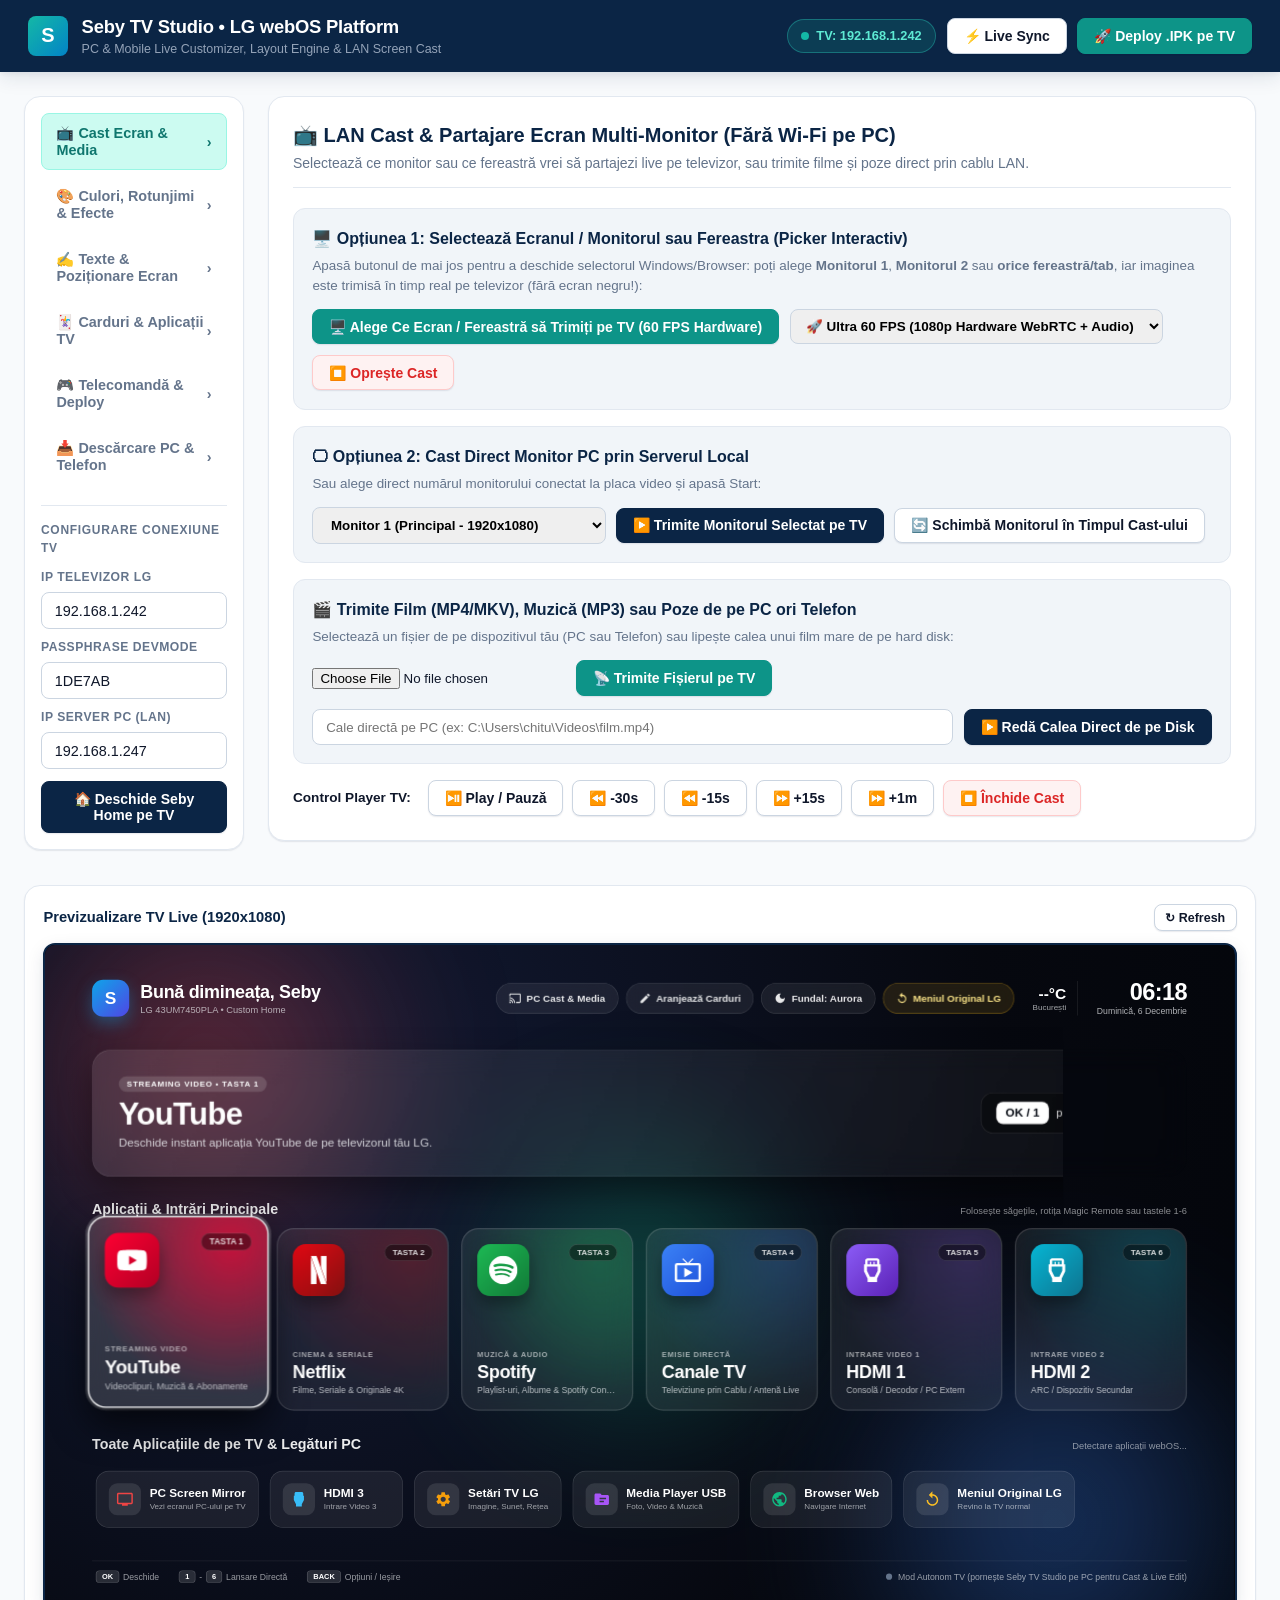
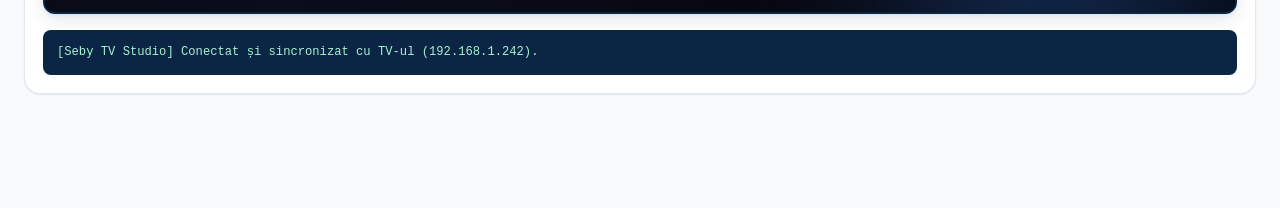
==== commit 2780530d: "Instant 0ms WebSocket & postMessage Remote Control execution" ====
--- a/seby-tv-home/studio_ui.html
+++ b/seby-tv-home/studio_ui.html
@@ -1900,6 +1900,15 @@
     }
 
     function pressLgRemote(buttonName) {
+      // 1. Immediately notify Live Preview iframe (0ms visual feedback)
+      var previewFrame = document.getElementById("tvPreviewFrame");
+      if (previewFrame && previewFrame.contentWindow) {
+        try {
+          previewFrame.contentWindow.postMessage({ type: "remote_key", key: buttonName }, "*");
+        } catch (e) {}
+      }
+
+      // 2. Send to server which broadcasts via WebSocket + SSH to TV
       fetch("/api/tv/remote-button", {
         method: "POST",
         headers: { "Content-Type": "application/json" },
@@ -1909,7 +1918,9 @@
       .then(function (res) {
         if (res && res.message) logMsg(res.message);
       })
-      .catch(function () {});
+      .catch(function (err) {
+        logMsg("Eroare conexiune server: " + err.message);
+      });
     }
 
     window.addEventListener("DOMContentLoaded", loadInitialConfig);
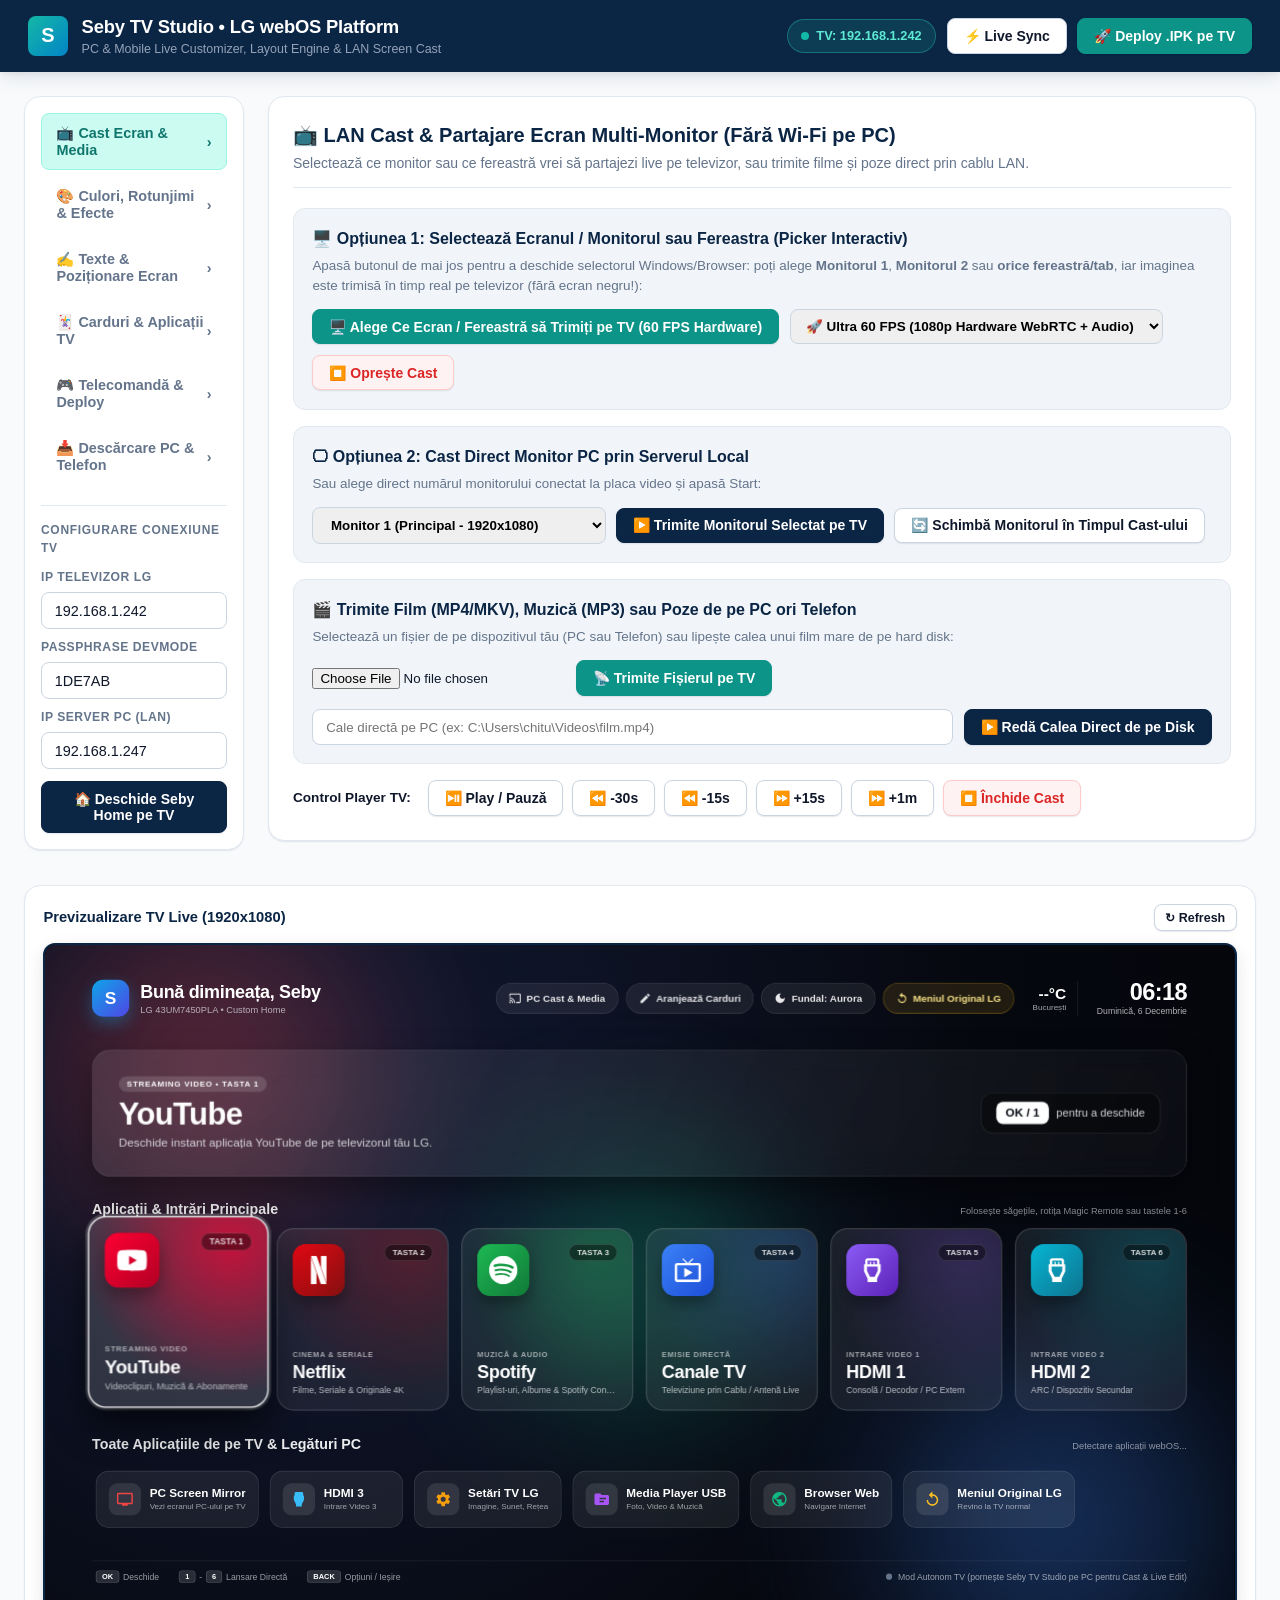
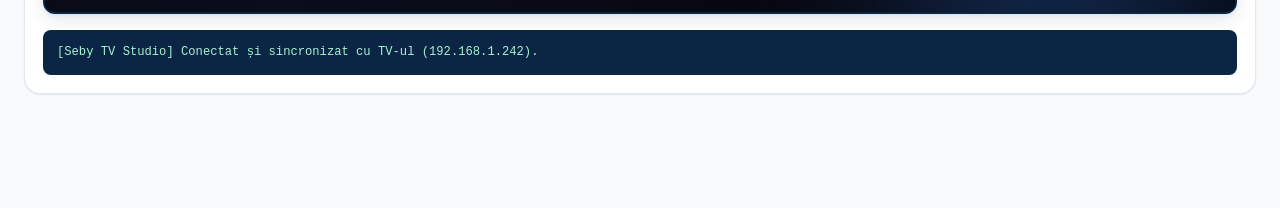
==== commit 280265e6: "Add dedicated 1-click LG SSAP Hardware Remote Pairing button" ====
--- a/seby-tv-home/studio_ui.html
+++ b/seby-tv-home/studio_ui.html
@@ -1075,6 +1075,16 @@
 
             <!-- Right: Quick Actions, Toast & Deploy -->
             <div>
+              <div class="sub-card" style="border-color: var(--color-brand-teal); background: #f0fdfa;">
+                <h3>🔗 Activare 100% Butoane Hardware (Power, Canale, Săgeți, Mute)</h3>
+                <p style="margin-bottom:0.65rem;">
+                  Apasă butonul de mai jos, apoi uită-te pe ecranul televizorului LG și apasă <strong>Da / Accept</strong> cu telecomanda fizică (o singură dată!). După aceea merg absolut toate butoanele telecomenzii, chiar și peste Canale TV, Netflix sau YouTube.
+                </p>
+                <button class="btn btn-primary" onclick="pairHardwareRemoteWithTv()" id="btnPairSsap">
+                  🔗 Conectează Telecomanda Hardware cu TV-ul (Accept pe TV)
+                </button>
+              </div>
+
               <div class="sub-card">
                 <h3>🎨 Funcții Speciale pe Cele 4 Butoane Colorate</h3>
                 <p style="margin-bottom:0.5rem;">Am mapat butoanele colorate de pe telecomandă la funcțiile tale custom:</p>
@@ -1895,6 +1905,22 @@
       }).then(function () { logMsg("Notificare trimisă pe TV: " + msg); });
     }
 
+    function pairHardwareRemoteWithTv() {
+      var btn = document.getElementById("btnPairSsap");
+      if (btn) btn.textContent = "⏳ Uită-te pe TV și apasă DA / ACCEPT...";
+      logMsg("Cerere de împerechere trimisă pe TV (192.168.1.242)! Apasă DA pe ecranul televizorului în 45 secunde...");
+      fetch("/api/tv/pair-ssap", { method: "POST" })
+        .then(function (r) { return r.json(); })
+        .then(function (res) {
+          logMsg(res.message || "Finalizat!");
+          if (btn) btn.textContent = res.ok ? "✅ Telecomandă Hardware Conectată!" : "🔗 Reîncearcă Conectarea cu TV-ul";
+        })
+        .catch(function (err) {
+          logMsg("Eroare împerechere: " + err.message);
+          if (btn) btn.textContent = "🔗 Reîncearcă Conectarea cu TV-ul";
+        });
+    }
+
     function sendRemoteKey(keyName) {
       pressLgRemote(keyName);
     }
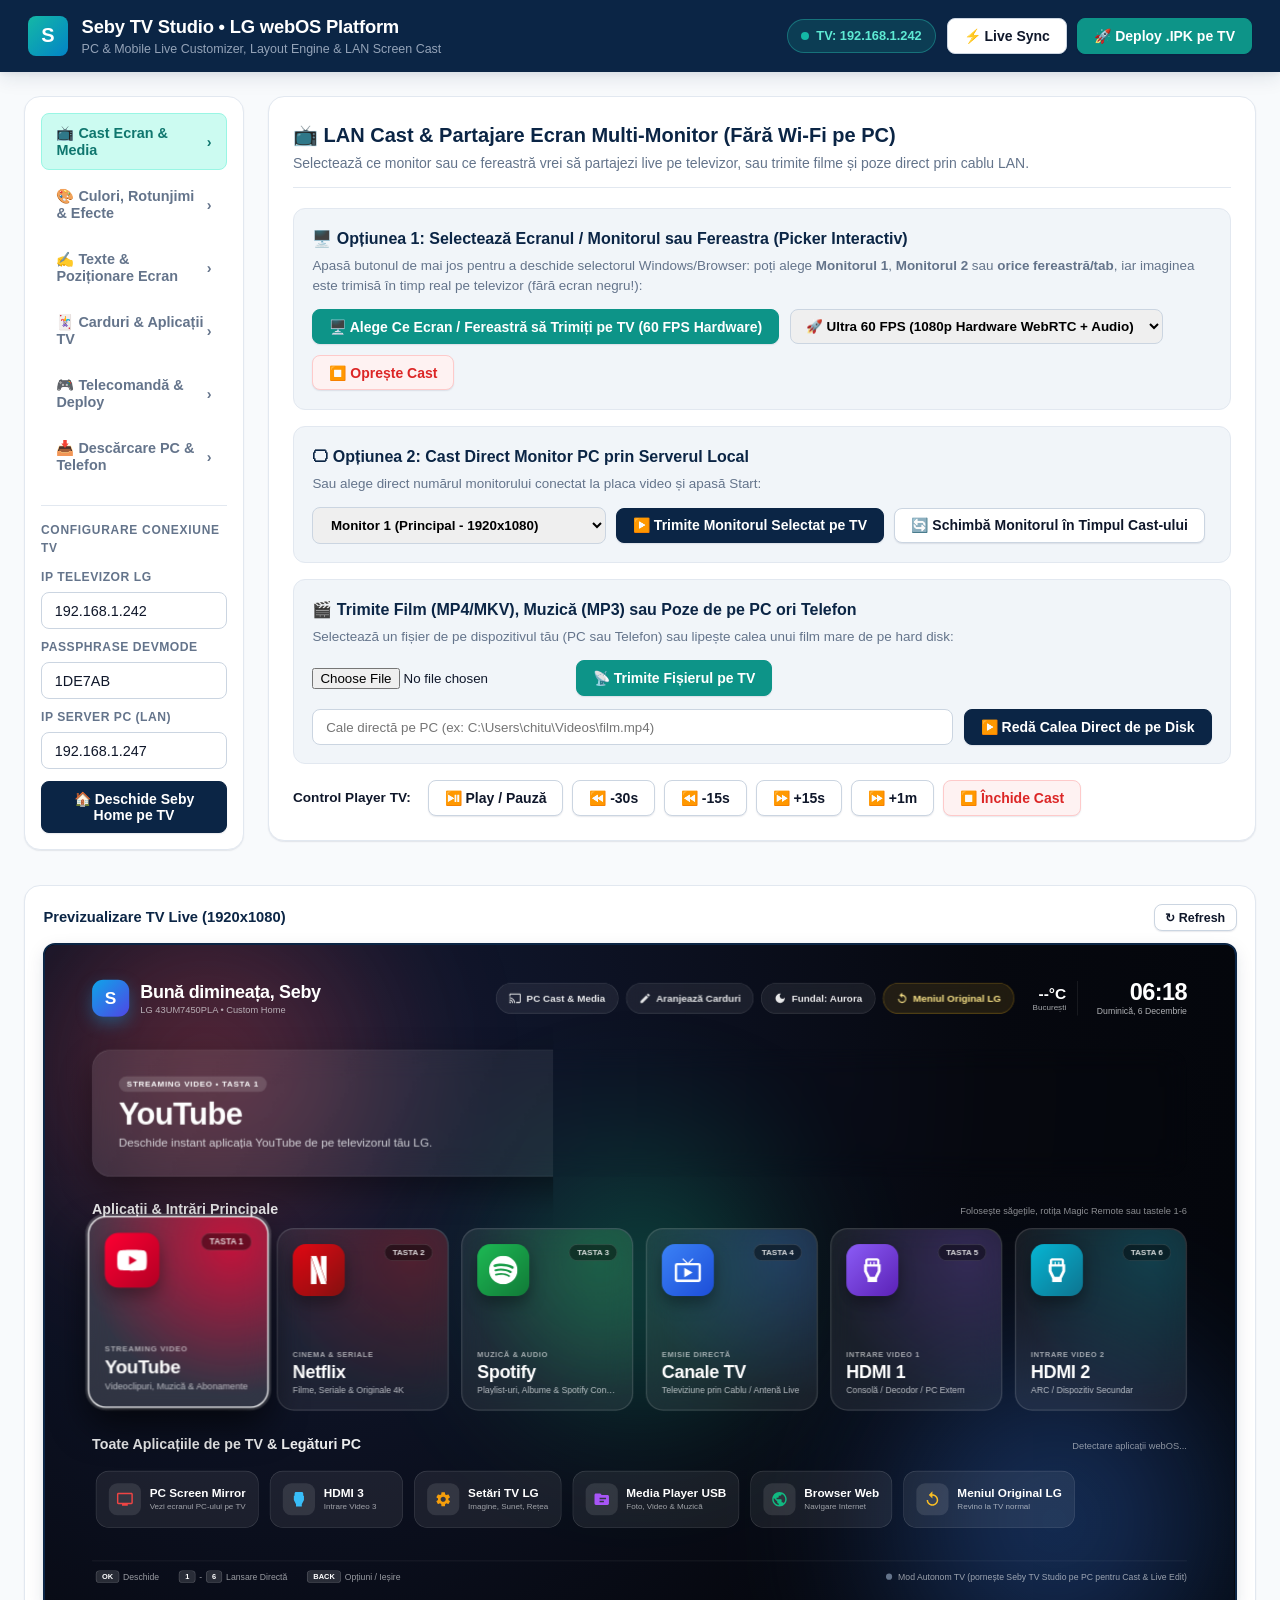
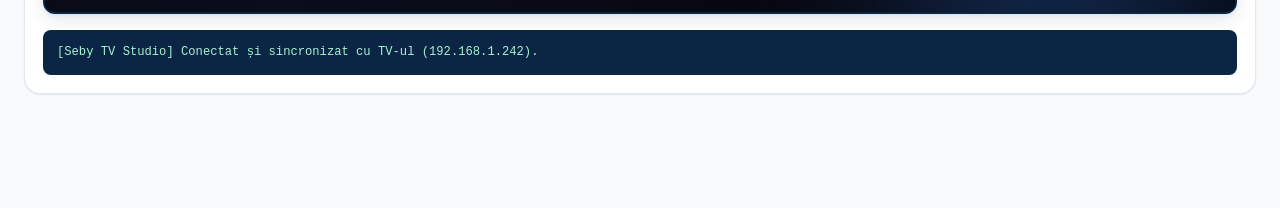
==== commit 9da352e1: "Add TV button (Live TV) between Home and Settings on virtual LG remote" ====
--- a/seby-tv-home/studio_ui.html
+++ b/seby-tv-home/studio_ui.html
@@ -1024,9 +1024,10 @@
                   </div>
                 </div>
 
-                <!-- Home (Căsuța) & Settings (Rotița) -->
+                <!-- Home (Căsuța), TV (Canale TV Live) & Settings (Rotița) -->
                 <div class="rm-row" style="padding: 0 8px;">
                   <button class="rm-btn rm-circle-btn" title="Seby TV Home" onclick="pressLgRemote('home')">🏠</button>
+                  <button class="rm-btn rm-circle-btn" style="font-size:12px; font-weight:800; color:#38bdf8;" title="Canale TV Live" onclick="pressLgRemote('livetv')">TV</button>
                   <button class="rm-btn rm-circle-btn" title="Setări LG" onclick="pressLgRemote('settings')">⚙️</button>
                 </div>
 
